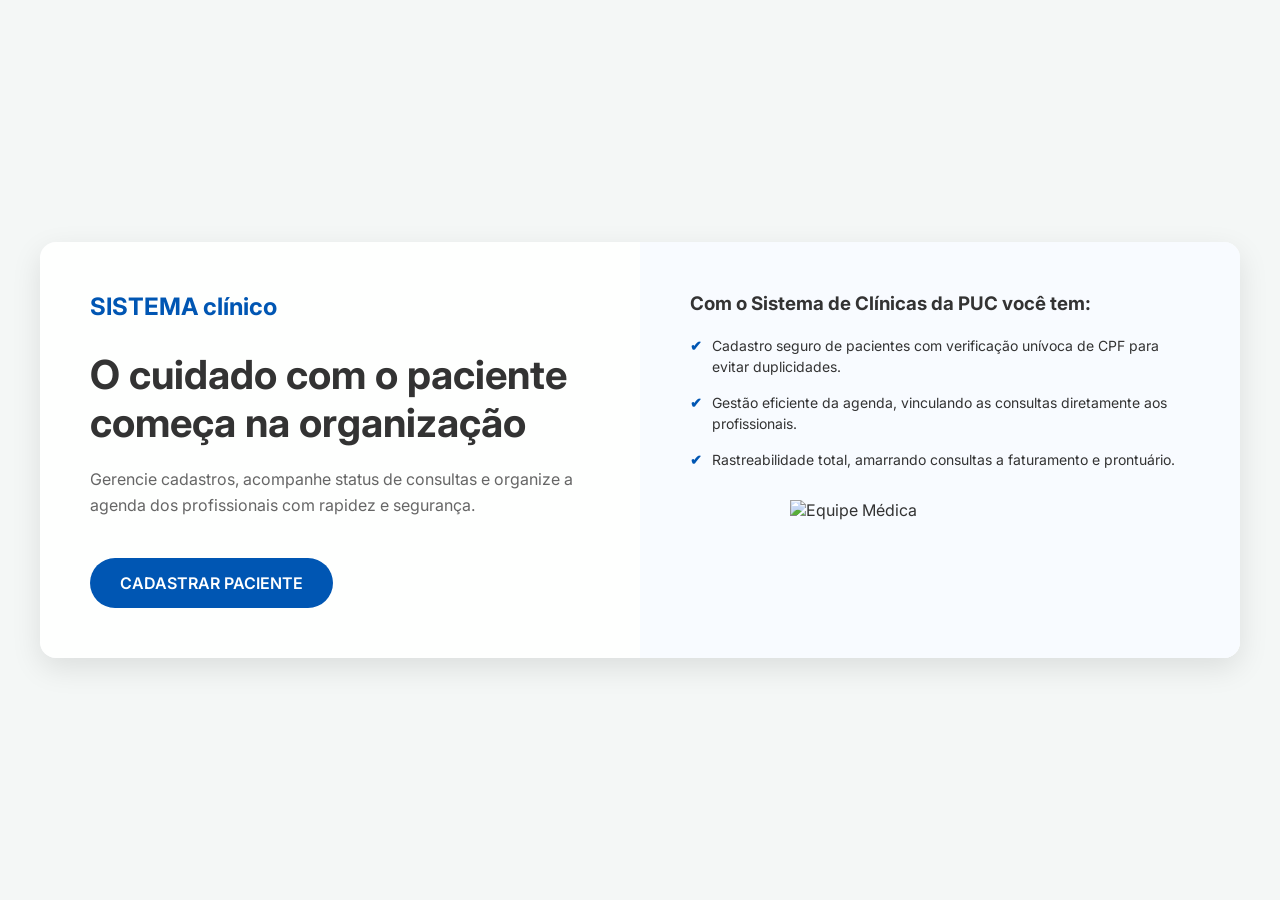
==== index.html @ 635dfa81 "Adicionando inicio do projeto" ====
<!DOCTYPE html>
<html lang="pt-BR">
<head>
    <meta charset="UTF-8">
    <meta name="viewport" content="width=device-width, initial-scale=1.0">
    <title>Sistema Clínico PUC</title>
    <link href="https://fonts.googleapis.com/css2?family=Inter:wght@400;600;700&display=swap" rel="stylesheet">
    <style>
        :root {
            --primary: #0056b3;
            --primary-hover: #004494;
            --text-dark: #333333;
            --text-light: #666666;
            --white: #ffffff;
            --bg-gray: #f4f7f6;
            --error: #d9534f;
            --success: #28a745;
        }

        * {
            margin: 0;
            padding: 0;
            box-sizing: border-box;
            font-family: 'Inter', sans-serif;
        }

        body {
            background-color: var(--bg-gray);
            color: var(--text-dark);
            overflow-x: hidden;
        }

        .hidden {
            display: none !important;
        }

        /* ----- TELA INICIAL (HERO) ----- */
        #landing-page {
            min-height: 100vh;
            background-image: url('unsplash_dOG0z4-gqp0 (1).jpg');
            background-size: cover;
            background-position: center;
            display: flex;
            align-items: center;
            justify-content: center;
            padding: 40px;
        }

        .hero-container {
            display: flex;
            background: rgba(255, 255, 255, 0.95);
            border-radius: 16px;
            box-shadow: 0 10px 30px rgba(0,0,0,0.1);
            max-width: 1200px;
            width: 100%;
            overflow: hidden;
        }

        .hero-left, .hero-right {
            flex: 1;
            padding: 50px;
        }

        .logo {
            font-size: 24px;
            font-weight: 700;
            color: var(--primary);
            margin-bottom: 30px;
            display: flex;
            align-items: center;
            gap: 10px;
        }

        .hero-left h1 {
            font-size: 40px;
            margin-bottom: 20px;
            line-height: 1.2;
        }

        .hero-left p {
            font-size: 16px;
            color: var(--text-light);
            margin-bottom: 40px;
            line-height: 1.6;
        }

        .btn-primary {
            background-color: var(--primary);
            color: var(--white);
            border: none;
            padding: 15px 30px;
            border-radius: 30px;
            font-size: 16px;
            font-weight: 600;
            cursor: pointer;
            transition: 0.3s;
        }

        .btn-primary:hover {
            background-color: var(--primary-hover);
        }

        .hero-right {
            background-color: #f8fbff;
            position: relative;
        }

        .hero-right h3 {
            margin-bottom: 20px;
        }

        .check-list {
            list-style: none;
            margin-bottom: 30px;
            z-index: 2;
            position: relative;
        }

        .check-list li {
            margin-bottom: 15px;
            display: flex;
            gap: 10px;
            font-size: 14px;
            line-height: 1.5;
        }

        .check-list li::before {
            content: '✔';
            color: var(--primary);
            font-weight: bold;
        }

        .doctors-img {
            width: 100%;
            max-width: 300px;
            display: block;
            margin: 0 auto;
            position: relative;
            z-index: 1;
        }

        /* ----- MODAL DE CADASTRO ----- */
        #modal-overlay {
            position: fixed;
            top: 0; left: 0; width: 100%; height: 100%;
            background-image: url('unsplash_dOG0z4-gqp0.jpg'); /* Fundo escuro ondulado */
            background-size: cover;
            display: flex;
            align-items: center;
            justify-content: center;
            z-index: 1000;
        }

        .modal-box {
            background: var(--white);
            padding: 40px;
            border-radius: 12px;
            width: 100%;
            max-width: 500px;
            box-shadow: 0 15px 40px rgba(0,0,0,0.5);
            text-align: center;
        }

        .modal-box h2 { margin-bottom: 10px; }
        .modal-box p.subtitle { color: var(--text-light); margin-bottom: 30px; font-size: 14px; }

        .input-group {
            margin-bottom: 15px;
            text-align: left;
        }

        .input-group input {
            width: 100%;
            padding: 12px;
            border: 1px solid #ccc;
            border-radius: 8px;
            font-size: 14px;
        }

        .error-msg {
            color: var(--error);
            font-size: 12px;
            margin-top: 5px;
            display: none;
        }

        .has-error input { border-color: var(--error); }
        .has-error .error-msg { display: block; }

        .btn-full { width: 100%; margin-top: 10px; }

        /* Estados do Modal (Loading e Sucesso) */
        .spinner {
            border: 4px solid #f3f3f3;
            border-top: 4px solid var(--primary);
            border-radius: 50%;
            width: 40px; height: 40px;
            animation: spin 1s linear infinite;
            margin: 0 auto 20px;
        }
        @keyframes spin { 0% { transform: rotate(0deg); } 100% { transform: rotate(360deg); } }

        .success-icon { font-size: 60px; color: var(--success); margin-bottom: 20px; }

        /* ----- DASHBOARD (AGENDA) ----- */
        #dashboard {
            padding: 40px;
            max-width: 1200px;
            margin: 0 auto;
        }

        .dash-header {
            display: flex;
            justify-content: space-between;
            align-items: center;
            margin-bottom: 40px;
        }

        .cards-container {
            display: flex;
            gap: 20px;
            margin-bottom: 40px;
        }

        .card {
            background: var(--white);
            padding: 20px;
            border-radius: 12px;
            flex: 1;
            text-align: center;
            box-shadow: 0 4px 10px rgba(0,0,0,0.05);
        }

        .card h4 { color: var(--text-light); font-size: 14px; margin-bottom: 10px; font-weight: 400;}
        .card .number { font-size: 36px; color: var(--primary); font-weight: 700; }

        .table-container {
            background: var(--white);
            padding: 30px;
            border-radius: 12px;
            box-shadow: 0 4px 10px rgba(0,0,0,0.05);
        }

        .table-header-row {
            display: flex;
            justify-content: space-between;
            align-items: center;
            margin-bottom: 20px;
        }

        table { width: 100%; border-collapse: collapse; }
        th, td { padding: 15px; text-align: left; border-bottom: 1px solid #eee; }
        th { color: var(--text-light); font-weight: 600; }
        .status-badge {
            background: #e8f5e9; color: var(--success);
            padding: 5px 10px; border-radius: 20px; font-size: 12px; font-weight: 600;
        }

    </style>
</head>
<body>

    <!-- 1. TELA INICIAL -->
    <section id="landing-page">
        <div class="hero-container">
            <div class="hero-left">
                <div class="logo">SISTEMA clínico</div>
                <h1>O cuidado com o paciente começa na organização</h1>
                <p>Gerencie cadastros, acompanhe status de consultas e organize a agenda dos profissionais com rapidez e segurança.</p>
                <button class="btn-primary" onclick="openModal()">CADASTRAR PACIENTE</button>
            </div>
            <div class="hero-right">
                <h3>Com o Sistema de Clínicas da PUC você tem:</h3>
                <ul class="check-list">
                    <li>Cadastro seguro de pacientes com verificação unívoca de CPF para evitar duplicidades.</li>
                    <li>Gestão eficiente da agenda, vinculando as consultas diretamente aos profissionais.</li>
                    <li>Rastreabilidade total, amarrando consultas a faturamento e prontuário.</li>
                </ul>
                <img src="image-removebg-preview 1.jpg" alt="Equipe Médica" class="doctors-img">
            </div>
        </div>
    </section>

    <!-- 2. MODAL DE CADASTRO -->
    <div id="modal-overlay" class="hidden">
        
        <!-- Formulário -->
        <div id="form-content" class="modal-box">
            <div class="logo" style="justify-content: center;">SISTEMA clínico</div>
            <h2>CADASTRAR PACIENTE</h2>
            <p class="subtitle">Preencha os dados básicos. O sistema validará a exclusividade do CPF.</p>
            
            <form id="cadastroForm" onsubmit="processarCadastro(event)">
                <div class="input-group">
                    <input type="text" id="nome" placeholder="Nome completo" required>
                </div>
                <div class="input-group" id="cpf-group">
                    <input type="text" id="cpf" placeholder="CPF (Digite '000' para testar o Erro)" required>
                    <span class="error-msg">O CPF já está cadastrado no sistema.</span>
                </div>
                <div class="input-group">
                    <input type="tel" id="telefone" placeholder="Telefone" required>
                </div>
                <div class="input-group">
                    <input type="email" id="email" placeholder="E-mail" required>
                </div>
                <button type="submit" class="btn-primary btn-full">Avançar</button>
                <p style="margin-top: 15px; font-size: 12px; cursor: pointer; color: var(--primary);" onclick="closeModal()">Cancelar e voltar</p>
            </form>
        </div>

        <!-- Tela de Loading -->
        <div id="loading-content" class="modal-box hidden">
            <div class="spinner"></div>
            <h3>Processando...</h3>
            <p class="subtitle">Validando exclusividade do CPF no banco de dados.</p>
        </div>

        <!-- Tela de Sucesso -->
        <div id="success-content" class="modal-box hidden">
            <div class="success-icon">✔</div>
            <h2>Bem-vindo, usuário!</h2>
            <p class="subtitle">Seu cadastro foi um sucesso. É bom ter você na nossa plataforma!</p>
            <button class="btn-primary btn-full" onclick="goToDashboard()">Avançar para Consultas</button>
        </div>
    </div>

    <!-- 3. DASHBOARD / AGENDA -->
    <section id="dashboard" class="hidden">
        <div class="dash-header">
            <div class="logo">SISTEMA clínico</div>
            <div style="display: flex; gap: 20px; align-items: center;">
                <span style="font-weight: 600;">Agenda</span>
                <div style="width: 40px; height: 40px; background: #ddd; border-radius: 50%; display: flex; align-items: center; justify-content: center;">👤</div>
            </div>
        </div>

        <h2 style="margin-bottom: 5px;">Olá, Maria Fernanda!</h2>
        <p style="color: var(--text-light); margin-bottom: 30px;">Aqui está o resumo da sua agenda de consultas de hoje.</p>

        <div class="cards-container">
            <div class="card">
                <h4>consultas hoje</h4>
                <div class="number">12</div>
            </div>
            <div class="card">
                <h4>aguardando confirmação</h4>
                <div class="number">03</div>
            </div>
            <div class="card">
                <h4>profissionais disponíveis</h4>
                <div class="number">05</div>
            </div>
        </div>

        <div class="table-container">
            <div class="table-header-row">
                <h3>PRÓXIMOS ATENDIMENTOS <span style="font-size: 14px; color: var(--primary); font-weight: normal; margin-left: 10px; cursor: pointer;">Ver agenda completa ></span></h3>
                <div>
                    <button class="btn-primary" style="padding: 10px 20px; font-size: 14px; margin-right: 10px;">Novo agendamento</button>
                    <button class="btn-primary" style="background: transparent; color: var(--primary); border: 1px solid var(--primary); padding: 10px 20px; font-size: 14px;">Filtrar por especialidade</button>
                </div>
            </div>
            <table>
                <thead>
                    <tr>
                        <th>Paciente</th>
                        <th>Data</th>
                        <th>Horário</th>
                        <th>Profissional</th>
                        <th>Status</th>
                    </tr>
                </thead>
                <tbody>
                    <tr>
                        <td style="font-weight: 600;">Ana Beatriz Sousa</td>
                        <td>02/07/2026</td>
                        <td>14:00</td>
                        <td>Dra. Carla (Psicologia)</td>
                        <td><span class="status-badge">Confirmado</span></td>
                    </tr>
                    <tr>
                        <td style="font-weight: 600;">João Pedro Silva</td>
                        <td>02/07/2026</td>
                        <td>15:30</td>
                        <td>Dr. Carlos (Cardiologia)</td>
                        <td><span class="status-badge">Confirmado</span></td>
                    </tr>
                </tbody>
            </table>
        </div>
    </section>

    <!-- 4. LÓGICA JAVASCRIPT (DOM e Validações) -->
    <script>
        // Funções de Controle de Tela (Dinâmicas)
        function openModal() {
            document.getElementById('modal-overlay').classList.remove('hidden');
            resetModal();
        }

        function closeModal() {
            document.getElementById('modal-overlay').classList.add('hidden');
        }

        function goToDashboard() {
            document.getElementById('modal-overlay').classList.add('hidden');
            document.getElementById('landing-page').classList.add('hidden');
            document.getElementById('dashboard').classList.remove('hidden');
        }

        function resetModal() {
            document.getElementById('form-content').classList.remove('hidden');
            document.getElementById('loading-content').classList.add('hidden');
            document.getElementById('success-content').classList.add('hidden');
            document.getElementById('cpf-group').classList.remove('has-error');
            document.getElementById('cadastroForm').reset();
        }

        // Lógica de Regra de Negócio: Validação de Cadastro
        function processarCadastro(event) {
            event.preventDefault(); // Impede o recarregamento da página

            const cpfInput = document.getElementById('cpf').value;
            const cpfGroup = document.getElementById('cpf-group');

            // 1. Esconde o formulário e mostra a tela de carregamento (Loading)
            document.getElementById('form-content').classList.add('hidden');
            document.getElementById('loading-content').classList.remove('hidden');

            // 2. Simula o tempo de requisição ao Backend (Node.js) -> 1.5 segundos
            setTimeout(() => {
                document.getElementById('loading-content').classList.add('hidden');

                // Regra do Diagrama: Se o CPF for '000', simula erro de duplicidade
                if (cpfInput === '000') {
                    document.getElementById('form-content').classList.remove('hidden');
                    cpfGroup.classList.add('has-error');
                } else {
                    // Fluxo Principal: Mostra tela de sucesso
                    document.getElementById('success-content').classList.remove('hidden');
                }
            }, 1500);
        }
    </script>
</body>
</html>
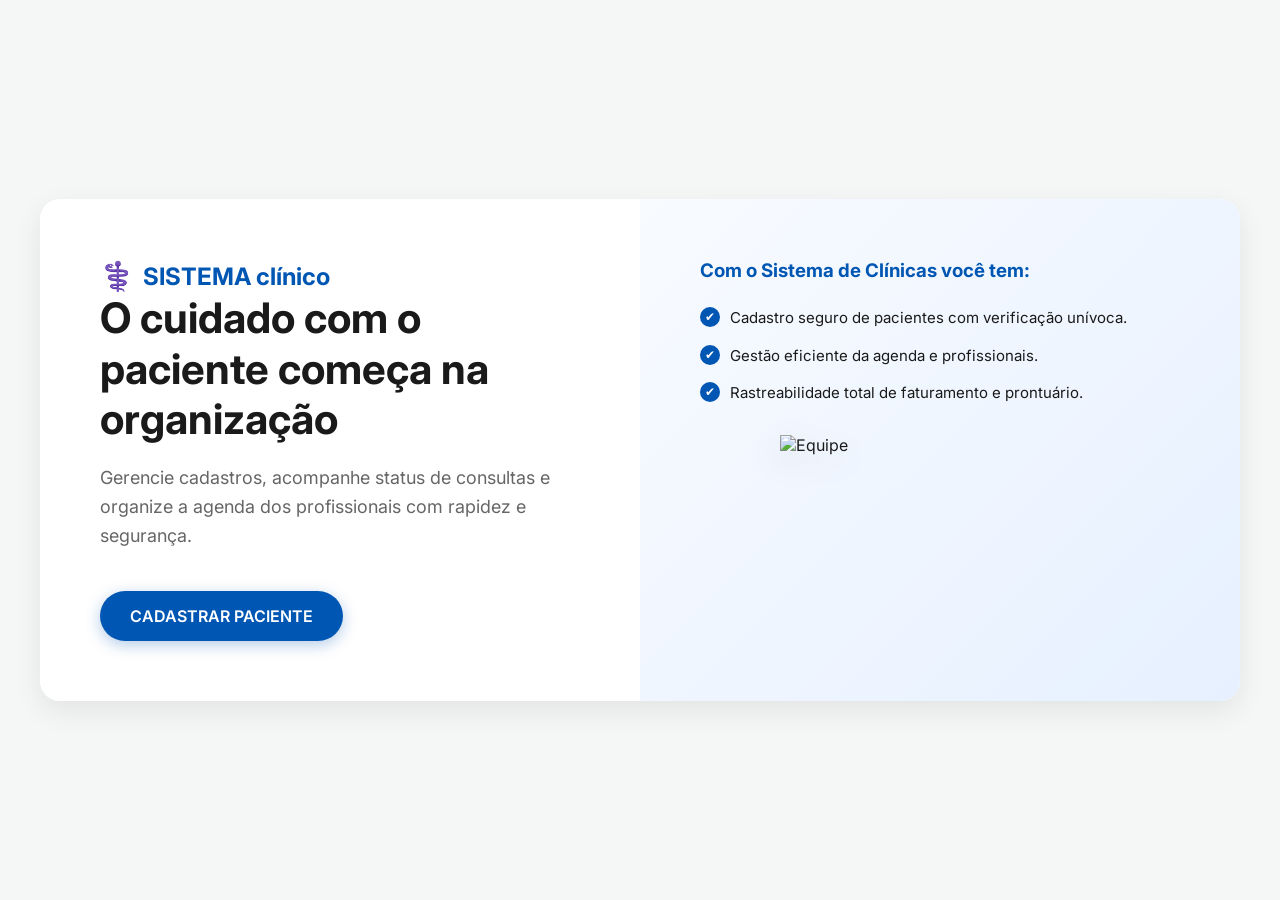
==== commit 0d55f025: "Front feito!" ====
--- a/index.html
+++ b/index.html
@@ -3,362 +3,109 @@
 <head>
     <meta charset="UTF-8">
     <meta name="viewport" content="width=device-width, initial-scale=1.0">
-    <title>Sistema Clínico PUC</title>
-    <link href="https://fonts.googleapis.com/css2?family=Inter:wght@400;600;700&display=swap" rel="stylesheet">
-    <style>
-        :root {
-            --primary: #0056b3;
-            --primary-hover: #004494;
-            --text-dark: #333333;
-            --text-light: #666666;
-            --white: #ffffff;
-            --bg-gray: #f4f7f6;
-            --error: #d9534f;
-            --success: #28a745;
-        }
-
-        * {
-            margin: 0;
-            padding: 0;
-            box-sizing: border-box;
-            font-family: 'Inter', sans-serif;
-        }
-
-        body {
-            background-color: var(--bg-gray);
-            color: var(--text-dark);
-            overflow-x: hidden;
-        }
-
-        .hidden {
-            display: none !important;
-        }
-
-        /* ----- TELA INICIAL (HERO) ----- */
-        #landing-page {
-            min-height: 100vh;
-            background-image: url('unsplash_dOG0z4-gqp0 (1).jpg');
-            background-size: cover;
-            background-position: center;
-            display: flex;
-            align-items: center;
-            justify-content: center;
-            padding: 40px;
-        }
-
-        .hero-container {
-            display: flex;
-            background: rgba(255, 255, 255, 0.95);
-            border-radius: 16px;
-            box-shadow: 0 10px 30px rgba(0,0,0,0.1);
-            max-width: 1200px;
-            width: 100%;
-            overflow: hidden;
-        }
-
-        .hero-left, .hero-right {
-            flex: 1;
-            padding: 50px;
-        }
-
-        .logo {
-            font-size: 24px;
-            font-weight: 700;
-            color: var(--primary);
-            margin-bottom: 30px;
-            display: flex;
-            align-items: center;
-            gap: 10px;
-        }
-
-        .hero-left h1 {
-            font-size: 40px;
-            margin-bottom: 20px;
-            line-height: 1.2;
-        }
-
-        .hero-left p {
-            font-size: 16px;
-            color: var(--text-light);
-            margin-bottom: 40px;
-            line-height: 1.6;
-        }
-
-        .btn-primary {
-            background-color: var(--primary);
-            color: var(--white);
-            border: none;
-            padding: 15px 30px;
-            border-radius: 30px;
-            font-size: 16px;
-            font-weight: 600;
-            cursor: pointer;
-            transition: 0.3s;
-        }
-
-        .btn-primary:hover {
-            background-color: var(--primary-hover);
-        }
-
-        .hero-right {
-            background-color: #f8fbff;
-            position: relative;
-        }
-
-        .hero-right h3 {
-            margin-bottom: 20px;
-        }
-
-        .check-list {
-            list-style: none;
-            margin-bottom: 30px;
-            z-index: 2;
-            position: relative;
-        }
-
-        .check-list li {
-            margin-bottom: 15px;
-            display: flex;
-            gap: 10px;
-            font-size: 14px;
-            line-height: 1.5;
-        }
-
-        .check-list li::before {
-            content: '✔';
-            color: var(--primary);
-            font-weight: bold;
-        }
-
-        .doctors-img {
-            width: 100%;
-            max-width: 300px;
-            display: block;
-            margin: 0 auto;
-            position: relative;
-            z-index: 1;
-        }
-
-        /* ----- MODAL DE CADASTRO ----- */
-        #modal-overlay {
-            position: fixed;
-            top: 0; left: 0; width: 100%; height: 100%;
-            background-image: url('unsplash_dOG0z4-gqp0.jpg'); /* Fundo escuro ondulado */
-            background-size: cover;
-            display: flex;
-            align-items: center;
-            justify-content: center;
-            z-index: 1000;
-        }
-
-        .modal-box {
-            background: var(--white);
-            padding: 40px;
-            border-radius: 12px;
-            width: 100%;
-            max-width: 500px;
-            box-shadow: 0 15px 40px rgba(0,0,0,0.5);
-            text-align: center;
-        }
-
-        .modal-box h2 { margin-bottom: 10px; }
-        .modal-box p.subtitle { color: var(--text-light); margin-bottom: 30px; font-size: 14px; }
-
-        .input-group {
-            margin-bottom: 15px;
-            text-align: left;
-        }
-
-        .input-group input {
-            width: 100%;
-            padding: 12px;
-            border: 1px solid #ccc;
-            border-radius: 8px;
-            font-size: 14px;
-        }
-
-        .error-msg {
-            color: var(--error);
-            font-size: 12px;
-            margin-top: 5px;
-            display: none;
-        }
-
-        .has-error input { border-color: var(--error); }
-        .has-error .error-msg { display: block; }
-
-        .btn-full { width: 100%; margin-top: 10px; }
-
-        /* Estados do Modal (Loading e Sucesso) */
-        .spinner {
-            border: 4px solid #f3f3f3;
-            border-top: 4px solid var(--primary);
-            border-radius: 50%;
-            width: 40px; height: 40px;
-            animation: spin 1s linear infinite;
-            margin: 0 auto 20px;
-        }
-        @keyframes spin { 0% { transform: rotate(0deg); } 100% { transform: rotate(360deg); } }
-
-        .success-icon { font-size: 60px; color: var(--success); margin-bottom: 20px; }
-
-        /* ----- DASHBOARD (AGENDA) ----- */
-        #dashboard {
-            padding: 40px;
-            max-width: 1200px;
-            margin: 0 auto;
-        }
-
-        .dash-header {
-            display: flex;
-            justify-content: space-between;
-            align-items: center;
-            margin-bottom: 40px;
-        }
-
-        .cards-container {
-            display: flex;
-            gap: 20px;
-            margin-bottom: 40px;
-        }
-
-        .card {
-            background: var(--white);
-            padding: 20px;
-            border-radius: 12px;
-            flex: 1;
-            text-align: center;
-            box-shadow: 0 4px 10px rgba(0,0,0,0.05);
-        }
-
-        .card h4 { color: var(--text-light); font-size: 14px; margin-bottom: 10px; font-weight: 400;}
-        .card .number { font-size: 36px; color: var(--primary); font-weight: 700; }
-
-        .table-container {
-            background: var(--white);
-            padding: 30px;
-            border-radius: 12px;
-            box-shadow: 0 4px 10px rgba(0,0,0,0.05);
-        }
-
-        .table-header-row {
-            display: flex;
-            justify-content: space-between;
-            align-items: center;
-            margin-bottom: 20px;
-        }
-
-        table { width: 100%; border-collapse: collapse; }
-        th, td { padding: 15px; text-align: left; border-bottom: 1px solid #eee; }
-        th { color: var(--text-light); font-weight: 600; }
-        .status-badge {
-            background: #e8f5e9; color: var(--success);
-            padding: 5px 10px; border-radius: 20px; font-size: 12px; font-weight: 600;
-        }
-
-    </style>
+    <title>Sistema Clínico</title>
+    <link href="https://fonts.googleapis.com/css2?family=Inter:wght@400;500;600;700&display=swap" rel="stylesheet">
+    <link rel="stylesheet" href="style.css">
 </head>
 <body>
 
-    <!-- 1. TELA INICIAL -->
-    <section id="landing-page">
-        <div class="hero-container">
-            <div class="hero-left">
-                <div class="logo">SISTEMA clínico</div>
+    <section id="inicio" class="surgir">
+        <div class="destaque subir">
+            <div class="esq">
+                <div class="logo">
+                    <span class="icone">⚕️</span> SISTEMA clínico
+                </div>
                 <h1>O cuidado com o paciente começa na organização</h1>
                 <p>Gerencie cadastros, acompanhe status de consultas e organize a agenda dos profissionais com rapidez e segurança.</p>
-                <button class="btn-primary" onclick="openModal()">CADASTRAR PACIENTE</button>
+                <button class="botao" onclick="abrir()">CADASTRAR PACIENTE</button>
             </div>
-            <div class="hero-right">
-                <h3>Com o Sistema de Clínicas da PUC você tem:</h3>
-                <ul class="check-list">
-                    <li>Cadastro seguro de pacientes com verificação unívoca de CPF para evitar duplicidades.</li>
-                    <li>Gestão eficiente da agenda, vinculando as consultas diretamente aos profissionais.</li>
-                    <li>Rastreabilidade total, amarrando consultas a faturamento e prontuário.</li>
+            <div class="dir">
+                <h3>Com o Sistema de Clínicas você tem:</h3>
+                <ul class="lista">
+                    <li>Cadastro seguro de pacientes com verificação unívoca.</li>
+                    <li>Gestão eficiente da agenda e profissionais.</li>
+                    <li>Rastreabilidade total de faturamento e prontuário.</li>
                 </ul>
-                <img src="image-removebg-preview 1.jpg" alt="Equipe Médica" class="doctors-img">
+                <img src="image-removebg-preview 1.jpg" alt="Equipe" class="imagem">
             </div>
         </div>
     </section>
 
-    <!-- 2. MODAL DE CADASTRO -->
-    <div id="modal-overlay" class="hidden">
+    <div id="fundo" class="oculto">
         
-        <!-- Formulário -->
-        <div id="form-content" class="modal-box">
-            <div class="logo" style="justify-content: center;">SISTEMA clínico</div>
+        <div id="form-caixa" class="caixa">
+            <div class="logo centro">SISTEMA clínico</div>
             <h2>CADASTRAR PACIENTE</h2>
-            <p class="subtitle">Preencha os dados básicos. O sistema validará a exclusividade do CPF.</p>
+            <p class="texto">Preencha os dados básicos. Validaremos o CPF.</p>
             
-            <form id="cadastroForm" onsubmit="processarCadastro(event)">
-                <div class="input-group">
+            <form id="form-dados" onsubmit="salvar(event)">
+                <div class="campo">
                     <input type="text" id="nome" placeholder="Nome completo" required>
                 </div>
-                <div class="input-group" id="cpf-group">
-                    <input type="text" id="cpf" placeholder="CPF (Digite '000' para testar o Erro)" required>
-                    <span class="error-msg">O CPF já está cadastrado no sistema.</span>
+                <div class="campo" id="caixa-cpf">
+                    <input type="text" id="cpf" placeholder="CPF (Digite '000' para erro)" required>
+                    <span class="erro">⚠️ O CPF já está cadastrado.</span>
                 </div>
-                <div class="input-group">
+                <div class="campo">
                     <input type="tel" id="telefone" placeholder="Telefone" required>
                 </div>
-                <div class="input-group">
+                <div class="campo">
                     <input type="email" id="email" placeholder="E-mail" required>
                 </div>
-                <button type="submit" class="btn-primary btn-full">Avançar</button>
-                <p style="margin-top: 15px; font-size: 12px; cursor: pointer; color: var(--primary);" onclick="closeModal()">Cancelar e voltar</p>
+                <button type="submit" class="botao largo">Avançar</button>
+                <p class="cancelar" onclick="fechar()">Cancelar e voltar</p>
             </form>
         </div>
 
-        <!-- Tela de Loading -->
-        <div id="loading-content" class="modal-box hidden">
-            <div class="spinner"></div>
+        <div id="carregando" class="caixa oculto">
+            <div class="girador"></div>
             <h3>Processando...</h3>
-            <p class="subtitle">Validando exclusividade do CPF no banco de dados.</p>
+            <p class="texto">Validando CPF no banco de dados.</p>
         </div>
 
-        <!-- Tela de Sucesso -->
-        <div id="success-content" class="modal-box hidden">
-            <div class="success-icon">✔</div>
-            <h2>Bem-vindo, usuário!</h2>
-            <p class="subtitle">Seu cadastro foi um sucesso. É bom ter você na nossa plataforma!</p>
-            <button class="btn-primary btn-full" onclick="goToDashboard()">Avançar para Consultas</button>
+        <div id="sucesso" class="caixa oculto">
+            <div class="icone-ok subir">✔️</div>
+            <h2 class="subir">Bem-vindo!</h2>
+            <p class="texto subir">Cadastro salvo com sucesso.</p>
+            <button class="botao largo subir" onclick="irAgenda()">Avançar para Consultas</button>
         </div>
     </div>
 
-    <!-- 3. DASHBOARD / AGENDA -->
-    <section id="dashboard" class="hidden">
-        <div class="dash-header">
-            <div class="logo">SISTEMA clínico</div>
-            <div style="display: flex; gap: 20px; align-items: center;">
-                <span style="font-weight: 600;">Agenda</span>
-                <div style="width: 40px; height: 40px; background: #ddd; border-radius: 50%; display: flex; align-items: center; justify-content: center;">👤</div>
+    <section id="agenda" class="oculto">
+        <div class="topo descer">
+            <div class="logo"><span class="icone">⚕️</span> SISTEMA clínico</div>
+            <div class="perfil">
+                <strong>Agenda</strong>
+                <div class="avatar">M</div>
             </div>
         </div>
 
-        <h2 style="margin-bottom: 5px;">Olá, Maria Fernanda!</h2>
-        <p style="color: var(--text-light); margin-bottom: 30px;">Aqui está o resumo da sua agenda de consultas de hoje.</p>
+        <div class="surgir">
+            <h2>Olá, usuário! 👋</h2>
+            <p class="texto" style="margin-bottom: 30px;">Resumo da sua agenda de hoje.</p>
+        </div>
 
-        <div class="cards-container">
-            <div class="card">
+        <div class="cartoes subir">
+            <div class="cartao">
                 <h4>consultas hoje</h4>
-                <div class="number">12</div>
+                <div class="valor">12</div>
             </div>
-            <div class="card">
-                <h4>aguardando confirmação</h4>
-                <div class="number">03</div>
+            <div class="cartao">
+                <h4>aguardando</h4>
+                <div class="valor">03</div>
             </div>
-            <div class="card">
-                <h4>profissionais disponíveis</h4>
-                <div class="number">05</div>
+            <div class="cartao">
+                <h4>disponíveis</h4>
+                <div class="valor">05</div>
             </div>
         </div>
 
-        <div class="table-container">
-            <div class="table-header-row">
-                <h3>PRÓXIMOS ATENDIMENTOS <span style="font-size: 14px; color: var(--primary); font-weight: normal; margin-left: 10px; cursor: pointer;">Ver agenda completa ></span></h3>
-                <div>
-                    <button class="btn-primary" style="padding: 10px 20px; font-size: 14px; margin-right: 10px;">Novo agendamento</button>
-                    <button class="btn-primary" style="background: transparent; color: var(--primary); border: 1px solid var(--primary); padding: 10px 20px; font-size: 14px;">Filtrar por especialidade</button>
+        <div class="tabela subir">
+            <div class="topo-tabela">
+                <h3>PRÓXIMOS ATENDIMENTOS <span class="link">Ver agenda ></span></h3>
+                <div class="acoes">
+                    <button class="botao pequeno">Novo agendamento</button>
+                    <button class="vazado">Filtrar</button>
                 </div>
             </div>
             <table>
@@ -372,76 +119,25 @@
                     </tr>
                 </thead>
                 <tbody>
-                    <tr>
-                        <td style="font-weight: 600;">Ana Beatriz Sousa</td>
+                    <tr class="linha">
+                        <td><strong>Ana Beatriz Sousa</strong></td>
                         <td>02/07/2026</td>
                         <td>14:00</td>
                         <td>Dra. Carla (Psicologia)</td>
-                        <td><span class="status-badge">Confirmado</span></td>
+                        <td><span class="etiqueta">Confirmado</span></td>
                     </tr>
-                    <tr>
-                        <td style="font-weight: 600;">João Pedro Silva</td>
+                    <tr class="linha">
+                        <td><strong>João Pedro Silva</strong></td>
                         <td>02/07/2026</td>
                         <td>15:30</td>
                         <td>Dr. Carlos (Cardiologia)</td>
-                        <td><span class="status-badge">Confirmado</span></td>
+                        <td><span class="etiqueta">Confirmado</span></td>
                     </tr>
                 </tbody>
             </table>
         </div>
     </section>
 
-    <!-- 4. LÓGICA JAVASCRIPT (DOM e Validações) -->
-    <script>
-        // Funções de Controle de Tela (Dinâmicas)
-        function openModal() {
-            document.getElementById('modal-overlay').classList.remove('hidden');
-            resetModal();
-        }
-
-        function closeModal() {
-            document.getElementById('modal-overlay').classList.add('hidden');
-        }
-
-        function goToDashboard() {
-            document.getElementById('modal-overlay').classList.add('hidden');
-            document.getElementById('landing-page').classList.add('hidden');
-            document.getElementById('dashboard').classList.remove('hidden');
-        }
-
-        function resetModal() {
-            document.getElementById('form-content').classList.remove('hidden');
-            document.getElementById('loading-content').classList.add('hidden');
-            document.getElementById('success-content').classList.add('hidden');
-            document.getElementById('cpf-group').classList.remove('has-error');
-            document.getElementById('cadastroForm').reset();
-        }
-
-        // Lógica de Regra de Negócio: Validação de Cadastro
-        function processarCadastro(event) {
-            event.preventDefault(); // Impede o recarregamento da página
-
-            const cpfInput = document.getElementById('cpf').value;
-            const cpfGroup = document.getElementById('cpf-group');
-
-            // 1. Esconde o formulário e mostra a tela de carregamento (Loading)
-            document.getElementById('form-content').classList.add('hidden');
-            document.getElementById('loading-content').classList.remove('hidden');
-
-            // 2. Simula o tempo de requisição ao Backend (Node.js) -> 1.5 segundos
-            setTimeout(() => {
-                document.getElementById('loading-content').classList.add('hidden');
-
-                // Regra do Diagrama: Se o CPF for '000', simula erro de duplicidade
-                if (cpfInput === '000') {
-                    document.getElementById('form-content').classList.remove('hidden');
-                    cpfGroup.classList.add('has-error');
-                } else {
-                    // Fluxo Principal: Mostra tela de sucesso
-                    document.getElementById('success-content').classList.remove('hidden');
-                }
-            }, 1500);
-        }
-    </script>
+    <script src="script.js"></script>
 </body>
 </html>
--- a/style.css
+++ b/style.css
@@ -0,0 +1,520 @@
+/* cores */
+:root {
+    --azul: #0056b3;
+    --azul-forte: #004494;
+    --texto: #1a1a1a;
+    --cinza: #666666;
+    --branco: #ffffff;
+    --fundo: #f4f7f6;
+    --vermelho: #dc3545;
+    --fundo-erro: #f8d7da;
+    --verde: #198754;
+    --fundo-verde: #d1e7dd;
+    --sombra: 0 10px 30px rgba(0, 0, 0, 0.08);
+}
+
+/* reset e config */
+* {
+    margin: 0;
+    padding: 0;
+    box-sizing: border-box;
+    font-family: 'Inter', sans-serif;
+}
+
+body {
+    background-color: var(--fundo);
+    color: var(--texto);
+    overflow-x: hidden;
+}
+
+/* classes utilitárias */
+.oculto {
+    display: none !important;
+}
+
+.logo {
+    font-size: 24px;
+    font-weight: 700;
+    color: var(--azul);
+    display: flex;
+    align-items: center;
+    gap: 8px;
+}
+
+.centro {
+    justify-content: center;
+    margin-bottom: 20px;
+}
+
+.icone {
+    font-size: 28px;
+}
+
+/* animacoes */
+@keyframes surgir {
+    from {
+        opacity: 0;
+    }
+    to {
+        opacity: 1;
+    }
+}
+
+@keyframes subir {
+    from {
+        opacity: 0;
+        transform: translateY(30px);
+    }
+    to {
+        opacity: 1;
+        transform: translateY(0);
+    }
+}
+
+@keyframes descer {
+    from {
+        opacity: 0;
+        transform: translateY(-30px);
+    }
+    to {
+        opacity: 1;
+        transform: translateY(0);
+    }
+}
+
+@keyframes pulsar {
+    0% {
+        transform: scale(1);
+        box-shadow: 0 0 0 0 rgba(0, 86, 179, 0.4);
+    }
+    70% {
+        transform: scale(1.02);
+        box-shadow: 0 0 0 15px rgba(0, 86, 179, 0);
+    }
+    100% {
+        transform: scale(1);
+        box-shadow: 0 0 0 0 rgba(0, 86, 179, 0);
+    }
+}
+
+@keyframes girar {
+    0% {
+        transform: rotate(0deg);
+    }
+    100% {
+        transform: rotate(360deg);
+    }
+}
+
+.surgir {
+    animation: surgir 0.6s ease-out;
+}
+
+.subir {
+    animation: subir 0.6s ease-out;
+}
+
+.descer {
+    animation: descer 0.6s ease-out;
+}
+
+/* btn */
+.botao {
+    background: var(--azul);
+    color: var(--branco);
+    border: none;
+    padding: 15px 30px;
+    border-radius: 30px;
+    font-size: 16px;
+    font-weight: 600;
+    cursor: pointer;
+    transition: 0.3s;
+    box-shadow: 0 4px 15px rgba(0, 86, 179, 0.3);
+}
+
+.botao:hover {
+    background: var(--azul-forte);
+    transform: translateY(-2px);
+    box-shadow: 0 6px 20px rgba(0, 86, 179, 0.4);
+}
+
+.largo {
+    width: 100%;
+    margin-top: 15px;
+}
+
+.pequeno {
+    padding: 10px 20px;
+    font-size: 14px;
+}
+
+.vazado {
+    background: transparent;
+    color: var(--azul);
+    border: 2px solid var(--azul);
+    padding: 8px 20px;
+    border-radius: 30px;
+    font-size: 14px;
+    font-weight: 600;
+    cursor: pointer;
+    transition: 0.3s;
+}
+
+.vazado:hover {
+    background: var(--azul);
+    color: var(--branco);
+}
+
+.cancelar {
+    margin-top: 20px;
+    font-size: 13px;
+    cursor: pointer;
+    color: var(--cinza);
+    transition: 0.3s;
+}
+
+.cancelar:hover {
+    color: var(--azul);
+    text-decoration: underline;
+}
+
+/* tela inicio */
+#inicio {
+    min-height: 100vh;
+    background-image: url('unsplash_dOG0z4-gqp0\ \(1\).jpg');
+    background-size: cover;
+    background-position: center;
+    display: flex;
+    align-items: center;
+    justify-content: center;
+    padding: 40px;
+}
+
+.destaque {
+    display: flex;
+    background: rgba(255, 255, 255, 0.95);
+    border-radius: 20px;
+    box-shadow: var(--sombra);
+    max-width: 1200px;
+    width: 100%;
+    overflow: hidden;
+    backdrop-filter: blur(10px);
+}
+
+.esq, .dir {
+    flex: 1;
+    padding: 60px;
+}
+
+.esq h1 {
+    font-size: 42px;
+    margin-bottom: 20px;
+    color: var(--texto);
+    line-height: 1.2;
+}
+
+.esq p {
+    font-size: 18px;
+    color: var(--cinza);
+    margin-bottom: 40px;
+    line-height: 1.6;
+}
+
+.dir {
+    background: linear-gradient(135deg, #f8fbff 0%, #e6f0ff 100%);
+    position: relative;
+}
+
+.dir h3 {
+    margin-bottom: 25px;
+    color: var(--azul);
+}
+
+.lista {
+    list-style: none;
+    margin-bottom: 30px;
+    position: relative;
+    z-index: 2;
+}
+
+.lista li {
+    margin-bottom: 15px;
+    display: flex;
+    gap: 10px;
+    font-size: 15px;
+    line-height: 1.5;
+}
+
+.lista li::before {
+    content: '✔';
+    color: var(--branco);
+    background: var(--azul);
+    border-radius: 50%;
+    width: 20px;
+    height: 20px;
+    display: flex;
+    align-items: center;
+    justify-content: center;
+    font-size: 12px;
+    flex-shrink: 0;
+}
+
+.imagem {
+    width: 100%;
+    max-width: 320px;
+    display: block;
+    margin: 0 auto;
+    position: relative;
+    z-index: 1;
+    filter: drop-shadow(0 10px 15px rgba(0, 0, 0, 0.1));
+}
+
+/* modal */
+#fundo {
+    position: fixed;
+    top: 0;
+    left: 0;
+    width: 100%;
+    height: 100%;
+    background-image: url('unsplash_dOG0z4-gqp0.jpg');
+    background-size: cover;
+    display: flex;
+    align-items: center;
+    justify-content: center;
+    z-index: 1000;
+    backdrop-filter: blur(8px);
+    background-color: rgba(0, 0, 0, 0.6);
+}
+
+.caixa {
+    background: var(--branco);
+    padding: 50px 40px;
+    border-radius: 20px;
+    width: 100%;
+    max-width: 480px;
+    box-shadow: 0 25px 50px rgba(0, 0, 0, 0.25);
+    text-align: center;
+    animation: subir 0.4s ease-out;
+}
+
+.caixa h2 {
+    margin-bottom: 10px;
+    color: var(--texto);
+}
+
+.texto {
+    color: var(--cinza);
+    margin-bottom: 30px;
+    font-size: 14px;
+    line-height: 1.5;
+}
+
+.girador {
+    width: 60px;
+    height: 60px;
+    margin: 0 auto 25px;
+    border: 5px solid #e2e8f0;
+    border-top-color: var(--azul);
+    border-radius: 50%;
+    animation: girar 1s infinite;
+}
+
+.icone-ok {
+    width: 80px;
+    height: 80px;
+    background: var(--fundo-verde);
+    color: var(--verde);
+    border-radius: 50%;
+    display: flex;
+    align-items: center;
+    justify-content: center;
+    font-size: 40px;
+    margin: 0 auto 25px;
+    animation: pulsar 2s infinite;
+}
+
+/* formulario */
+.campo {
+    margin-bottom: 18px;
+    text-align: left;
+    position: relative;
+}
+
+.campo input {
+    width: 100%;
+    padding: 14px 16px;
+    border: 2px solid #e0e0e0;
+    border-radius: 10px;
+    font-size: 15px;
+    transition: 0.3s;
+    background-color: #fafafa;
+}
+
+.campo input:focus {
+    border-color: var(--azul);
+    background-color: var(--branco);
+    outline: none;
+    box-shadow: 0 0 0 4px rgba(0, 86, 179, 0.1);
+}
+
+.erro {
+    color: var(--vermelho);
+    font-size: 13px;
+    margin-top: 8px;
+    display: none;
+    font-weight: 500;
+}
+
+.com-erro input {
+    border-color: var(--vermelho);
+    background-color: var(--fundo-erro);
+}
+
+.com-erro .erro {
+    display: block;
+    animation: surgir 0.3s;
+}
+
+/* painel agenda */
+#agenda {
+    padding: 40px;
+    max-width: 1200px;
+    margin: 0 auto;
+}
+
+.topo {
+    display: flex;
+    justify-content: space-between;
+    align-items: center;
+    margin-bottom: 50px;
+    background: var(--branco);
+    padding: 20px 30px;
+    border-radius: 16px;
+    box-shadow: var(--sombra);
+}
+
+.perfil {
+    display: flex;
+    gap: 15px;
+    align-items: center;
+}
+
+.avatar {
+    width: 45px;
+    height: 45px;
+    background: var(--azul);
+    color: var(--branco);
+    border-radius: 50%;
+    display: flex;
+    align-items: center;
+    justify-content: center;
+    font-weight: 700;
+    font-size: 18px;
+}
+
+/* cartão resumo */
+.cartoes {
+    display: flex;
+    gap: 25px;
+    margin-bottom: 40px;
+}
+
+.cartao {
+    background: var(--branco);
+    padding: 30px;
+    border-radius: 16px;
+    flex: 1;
+    text-align: center;
+    box-shadow: var(--sombra);
+    transition: 0.3s;
+    border-bottom: 4px solid var(--azul);
+}
+
+.cartao:hover {
+    transform: translateY(-5px);
+}
+
+.cartao h4 {
+    color: var(--cinza);
+    font-size: 14px;
+    margin-bottom: 15px;
+    font-weight: 500;
+    text-transform: uppercase;
+    letter-spacing: 1px;
+}
+
+.valor {
+    font-size: 48px;
+    color: var(--azul);
+    font-weight: 700;
+}
+
+/* tabela atendimentos */
+.tabela {
+    background: var(--branco);
+    padding: 35px;
+    border-radius: 16px;
+    box-shadow: var(--sombra);
+}
+
+.topo-tabela {
+    display: flex;
+    justify-content: space-between;
+    align-items: center;
+    margin-bottom: 25px;
+}
+
+.link {
+    font-size: 14px;
+    color: var(--azul);
+    font-weight: 500;
+    margin-left: 15px;
+    cursor: pointer;
+    transition: 0.2s;
+}
+
+.link:hover {
+    text-decoration: underline;
+}
+
+.acoes {
+    display: flex;
+    gap: 15px;
+}
+
+table {
+    width: 100%;
+    border-collapse: collapse;
+}
+
+th, td {
+    padding: 18px 15px;
+    text-align: left;
+    border-bottom: 1px solid #f0f0f0;
+}
+
+th {
+    color: var(--cinza);
+    font-weight: 600;
+    text-transform: uppercase;
+    font-size: 12px;
+    letter-spacing: 0.5px;
+}
+
+.linha {
+    transition: 0.2s;
+}
+
+.linha:hover {
+    background-color: #f8fbff;
+}
+
+.etiqueta {
+    background: var(--fundo-verde);
+    color: var(--verde);
+    padding: 6px 12px;
+    border-radius: 20px;
+    font-size: 12px;
+    font-weight: 600;
+    display: inline-block;
+}
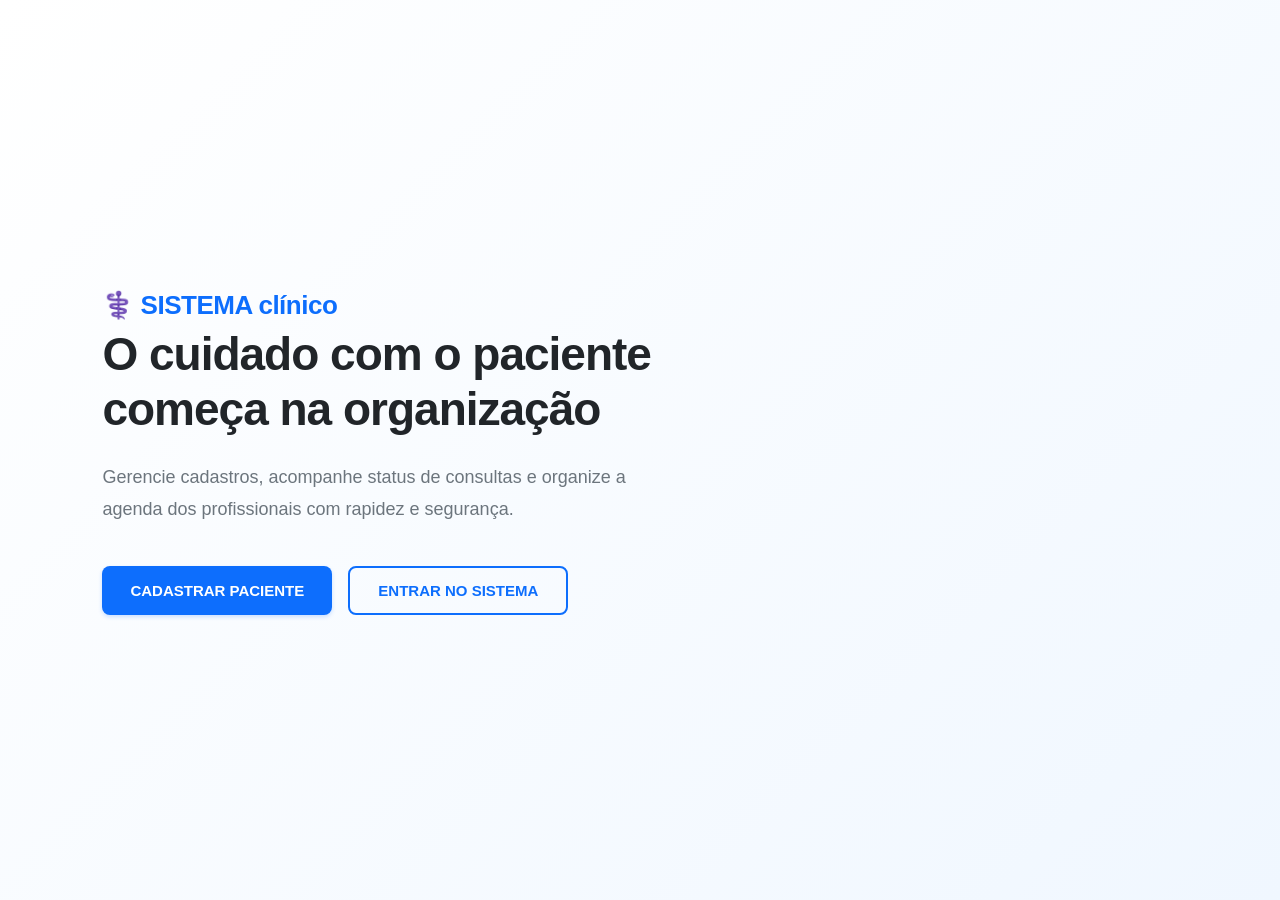
==== commit d8971ff8: "modificacoes" ====
--- a/index.html
+++ b/index.html
@@ -3,141 +3,101 @@
 <head>
     <meta charset="UTF-8">
     <meta name="viewport" content="width=device-width, initial-scale=1.0">
-    <title>Sistema Clínico</title>
-    <link href="https://fonts.googleapis.com/css2?family=Inter:wght@400;500;600;700&display=swap" rel="stylesheet">
-    <link rel="stylesheet" href="style.css">
+    <title>Sistema Clínico PUC</title>
+    <link rel="stylesheet" href="css/style.css">
 </head>
 <body>
-
-    <section id="inicio" class="surgir">
-        <div class="destaque subir">
-            <div class="esq">
-                <div class="logo">
-                    <span class="icone">⚕️</span> SISTEMA clínico
-                </div>
-                <h1>O cuidado com o paciente começa na organização</h1>
-                <p>Gerencie cadastros, acompanhe status de consultas e organize a agenda dos profissionais com rapidez e segurança.</p>
-                <button class="botao" onclick="abrir()">CADASTRAR PACIENTE</button>
-            </div>
-            <div class="dir">
-                <h3>Com o Sistema de Clínicas você tem:</h3>
-                <ul class="lista">
-                    <li>Cadastro seguro de pacientes com verificação unívoca.</li>
-                    <li>Gestão eficiente da agenda e profissionais.</li>
-                    <li>Rastreabilidade total de faturamento e prontuário.</li>
-                </ul>
-                <img src="image-removebg-preview 1.jpg" alt="Equipe" class="imagem">
+    <section class="hero">
+        <div class="hero-texto">
+            <div class="logo">⚕️ SISTEMA clínico</div>
+            <h1>O cuidado com o paciente começa na organização</h1>
+            <p>Gerencie cadastros, acompanhe status de consultas e organize a agenda dos profissionais com rapidez e segurança.</p>
+            <div class="botoes-hero">
+                <button class="btn" onclick="abrirModal('modal-cadastro')">CADASTRAR PACIENTE</button>
+                <button class="btn btn-vazado" onclick="abrirModal('modal-login')">ENTRAR NO SISTEMA</button>
             </div>
         </div>
     </section>
 
-    <div id="fundo" class="oculto">
-        
-        <div id="form-caixa" class="caixa">
-            <div class="logo centro">SISTEMA clínico</div>
+    <div id="modal-cadastro" class="modal-fundo oculto">
+        <div id="form-cadastro-caixa" class="modal-caixa">
             <h2>CADASTRAR PACIENTE</h2>
-            <p class="texto">Preencha os dados básicos. Validaremos o CPF.</p>
-            
-            <form id="form-dados" onsubmit="salvar(event)">
-                <div class="campo">
-                    <input type="text" id="nome" placeholder="Nome completo" required>
+            <p>Preencha os dados básicos. O sistema validará a exclusividade do CPF.</p>
+            <form id="form-cadastro" onsubmit="registrarPaciente(event)">
+                <div class="input-grupo">
+                    <input type="text" id="cad-nome" placeholder="Nome completo" required>
                 </div>
-                <div class="campo" id="caixa-cpf">
-                    <input type="text" id="cpf" placeholder="CPF (Digite '000' para erro)" required>
-                    <span class="erro">⚠️ O CPF já está cadastrado.</span>
+                <div class="input-grupo" id="grupo-cpf">
+                    <input type="text" id="cad-cpf" placeholder="CPF" maxlength="14" oninput="mascaraCPF(this)" required>
+                    <span class="erro-msg">CPF já está cadastrado no sistema.</span>
                 </div>
-                <div class="campo">
-                    <input type="tel" id="telefone" placeholder="Telefone" required>
+                <div class="input-grupo">
+                    <input type="tel" id="cad-tel" placeholder="Telefone" maxlength="15" oninput="mascaraTelefone(this)" required>
                 </div>
-                <div class="campo">
-                    <input type="email" id="email" placeholder="E-mail" required>
+                <div class="input-grupo">
+                    <input type="email" id="cad-email" placeholder="E-mail" required>
                 </div>
-                <button type="submit" class="botao largo">Avançar</button>
-                <p class="cancelar" onclick="fechar()">Cancelar e voltar</p>
+                <button type="submit" class="btn" style="width: 100%;">Avançar</button>
+                <p style="margin-top: 15px; cursor: pointer; color: var(--cinza);" onclick="fecharModal('modal-cadastro')">Cancelar</p>
             </form>
         </div>
 
-        <div id="carregando" class="caixa oculto">
-            <div class="girador"></div>
+        <div id="loading-cadastro" class="modal-caixa oculto">
+            <div class="spinner"></div>
             <h3>Processando...</h3>
-            <p class="texto">Validando CPF no banco de dados.</p>
+            <p>Validando dados e conferindo CPF.</p>
         </div>
-
-        <div id="sucesso" class="caixa oculto">
-            <div class="icone-ok subir">✔️</div>
-            <h2 class="subir">Bem-vindo!</h2>
-            <p class="texto subir">Cadastro salvo com sucesso.</p>
-            <button class="botao largo subir" onclick="irAgenda()">Avançar para Consultas</button>
+        
+        <div id="sucesso-cadastro" class="modal-caixa oculto">
+            <div class="icone-sucesso">✔️</div>
+            <h2>Bem-vindo!</h2>
+            <p>Seu cadastro foi um sucesso.</p>
+            <button class="btn" style="width: 100%; margin-top: 15px;" onclick="irParaLoginPaciente()">Entrar</button>
         </div>
     </div>
 
-    <section id="agenda" class="oculto">
-        <div class="topo descer">
-            <div class="logo"><span class="icone">⚕️</span> SISTEMA clínico</div>
-            <div class="perfil">
-                <strong>Agenda</strong>
-                <div class="avatar">M</div>
-            </div>
+    <div id="modal-login" class="modal-fundo oculto">
+        <div class="modal-caixa">
+            <h2>LOGIN</h2>
+            <p>Acesso exclusivo para profissionais e recepção.</p>
+            <form onsubmit="fazerLogin(event)">
+                <div class="input-grupo">
+                    <input type="email" id="log-email" placeholder="E-mail" required>
+                </div>
+                <div class="input-grupo">
+                    <input type="password" id="log-senha" placeholder="Senha" required>
+                </div>
+                <div class="radio-grupo">
+                    <label>
+                        <input type="radio" name="role" value="medico" required> Psicólogo(a)/Doutor(a)
+                    </label>
+                    <label>
+                        <input type="radio" name="role" value="recepcao" required> Recepcionista
+                    </label>
+                    <label>
+                        <input type="radio" name="role" value="admin" required> Administrador
+                    </label>
+                </div>
+                <button type="submit" class="btn" style="width: 100%;">Entrar</button>
+                <p style="margin-top: 15px; cursor: pointer; color: var(--azul);" onclick="fecharModal('modal-login'); abrirModal('modal-login-paciente')">Quer entrar como paciente? Clique aqui.</p>
+            </form>
         </div>
+    </div>
 
-        <div class="surgir">
-            <h2>Olá, usuário! 👋</h2>
-            <p class="texto" style="margin-bottom: 30px;">Resumo da sua agenda de hoje.</p>
+    <div id="modal-login-paciente" class="modal-fundo oculto">
+        <div class="modal-caixa">
+            <h2>LOGIN PACIENTE</h2>
+            <form onsubmit="loginPaciente(event)">
+                <div class="input-grupo">
+                    <input type="text" id="log-cpf-paciente" placeholder="CPF" oninput="mascaraCPF(this)" required>
+                </div>
+                <button type="submit" class="btn" style="width: 100%;">Acessar Meus Agendamentos</button>
+                <p style="margin-top: 15px; cursor: pointer; color: var(--cinza);" onclick="fecharModal('modal-login-paciente')">Cancelar</p>
+            </form>
         </div>
+    </div>
 
-        <div class="cartoes subir">
-            <div class="cartao">
-                <h4>consultas hoje</h4>
-                <div class="valor">12</div>
-            </div>
-            <div class="cartao">
-                <h4>aguardando</h4>
-                <div class="valor">03</div>
-            </div>
-            <div class="cartao">
-                <h4>disponíveis</h4>
-                <div class="valor">05</div>
-            </div>
-        </div>
-
-        <div class="tabela subir">
-            <div class="topo-tabela">
-                <h3>PRÓXIMOS ATENDIMENTOS <span class="link">Ver agenda ></span></h3>
-                <div class="acoes">
-                    <button class="botao pequeno">Novo agendamento</button>
-                    <button class="vazado">Filtrar</button>
-                </div>
-            </div>
-            <table>
-                <thead>
-                    <tr>
-                        <th>Paciente</th>
-                        <th>Data</th>
-                        <th>Horário</th>
-                        <th>Profissional</th>
-                        <th>Status</th>
-                    </tr>
-                </thead>
-                <tbody>
-                    <tr class="linha">
-                        <td><strong>Ana Beatriz Sousa</strong></td>
-                        <td>02/07/2026</td>
-                        <td>14:00</td>
-                        <td>Dra. Carla (Psicologia)</td>
-                        <td><span class="etiqueta">Confirmado</span></td>
-                    </tr>
-                    <tr class="linha">
-                        <td><strong>João Pedro Silva</strong></td>
-                        <td>02/07/2026</td>
-                        <td>15:30</td>
-                        <td>Dr. Carlos (Cardiologia)</td>
-                        <td><span class="etiqueta">Confirmado</span></td>
-                    </tr>
-                </tbody>
-            </table>
-        </div>
-    </section>
-
-    <script src="script.js"></script>
+    <script src="js/app.js"></script>
+    <script src="js/auth.js"></script>
 </body>
 </html>
--- a/css/style.css
+++ b/css/style.css
@@ -0,0 +1,558 @@
+/* =========================================
+   Variaveis de Cores e Estilo Global
+========================================= */
+:root {
+    /* cores principais */
+    --azul-primario: #0d6efd;
+    --azul-escuro: #0a58ca;
+    --azul-claro: #e7f1ff;
+    
+    /* cores de feedback */
+    --verde-sucesso: #198754;
+    --verde-fundo: #d1e7dd;
+    --vermelho-erro: #dc3545;
+    --vermelho-fundo: #f8d7da;
+    --amarelo-alerta: #ffc107;
+    --amarelo-fundo: #fff3cd;
+    
+    /* tons de cinza e texto */
+    --texto-principal: #212529;
+    --texto-secundario: #6c757d;
+    --borda-suave: #dee2e6;
+    --fundo-app: #f8f9fa;
+    --branco: #ffffff;
+    
+    /* sombras premium (soft shadows) */
+    --sombra-card: 0 4px 6px -1px rgba(0, 0, 0, 0.05), 0 2px 4px -1px rgba(0, 0, 0, 0.03);
+    --sombra-modal: 0 20px 25px -5px rgba(0, 0, 0, 0.1), 0 10px 10px -5px rgba(0, 0, 0, 0.04);
+    --anel-foco: 0 0 0 0.25rem rgba(13, 110, 253, 0.25);
+}
+
+/* =========================================
+   Reset Moderno e Tipografia
+========================================= */
+* {
+    margin: 0;
+    padding: 0;
+    box-sizing: border-box;
+}
+
+body {
+    font-family: 'Inter', -apple-system, BlinkMacSystemFont, sans-serif;
+    background-color: var(--fundo-app);
+    color: var(--texto-principal);
+    line-height: 1.6;
+    -webkit-font-smoothing: antialiased;
+    -moz-osx-font-smoothing: grayscale;
+}
+
+h1, h2, h3, h4 {
+    font-weight: 700;
+    line-height: 1.2;
+    color: var(--texto-principal);
+}
+
+/* =========================================
+   Utilitarios e Layout Base
+========================================= */
+.oculto {
+    display: none !important;
+}
+
+.container {
+    max-width: 1200px;
+    margin: 0 auto;
+    padding: 30px 20px;
+}
+
+.logo {
+    font-size: 26px;
+    font-weight: 800;
+    color: var(--azul-primario);
+    display: flex;
+    align-items: center;
+    gap: 12px;
+    letter-spacing: -0.5px;
+}
+
+/* =========================================
+   Notificacoes (Toast) elegantes
+========================================= */
+.toast {
+    position: fixed;
+    bottom: 30px;
+    right: 30px;
+    padding: 16px 24px;
+    border-radius: 12px;
+    color: var(--branco);
+    font-weight: 500;
+    box-shadow: var(--sombra-modal);
+    opacity: 0;
+    transform: translateY(20px);
+    transition: all 0.4s cubic-bezier(0.16, 1, 0.3, 1);
+    z-index: 2000;
+    display: flex;
+    align-items: center;
+    gap: 10px;
+}
+
+.toast.sucesso {
+    background-color: var(--verde-sucesso);
+    opacity: 1;
+    transform: translateY(0);
+}
+
+.toast.erro {
+    background-color: var(--vermelho-erro);
+    opacity: 1;
+    transform: translateY(0);
+}
+
+/* =========================================
+   Botoes (Interativos e Fluidos)
+========================================= */
+.btn {
+    background-color: var(--azul-primario);
+    color: var(--branco);
+    border: none;
+    padding: 14px 28px;
+    border-radius: 8px;
+    font-size: 15px;
+    font-weight: 600;
+    cursor: pointer;
+    transition: all 0.2s ease;
+    box-shadow: 0 2px 4px rgba(13, 110, 253, 0.2);
+}
+
+.btn:hover {
+    background-color: var(--azul-escuro);
+    transform: translateY(-2px);
+    box-shadow: 0 4px 8px rgba(13, 110, 253, 0.3);
+}
+
+.btn:active {
+    transform: translateY(0);
+    box-shadow: none;
+}
+
+.btn:disabled {
+    background-color: var(--texto-secundario);
+    cursor: not-allowed;
+    transform: none;
+    box-shadow: none;
+    opacity: 0.7;
+}
+
+.btn-vazado {
+    background-color: transparent;
+    border: 2px solid var(--azul-primario);
+    color: var(--azul-primario);
+    box-shadow: none;
+}
+
+.btn-vazado:hover {
+    background-color: var(--azul-primario);
+    color: var(--branco);
+}
+
+/* =========================================
+   Formularios e Inputs
+========================================= */
+.input-grupo {
+    margin-bottom: 20px;
+    text-align: left;
+    position: relative;
+}
+
+.input-grupo label {
+    display: block;
+    margin-bottom: 8px;
+    font-size: 14px;
+    font-weight: 500;
+    color: var(--texto-secundario);
+}
+
+.input-grupo input {
+    width: 100%;
+    padding: 14px 16px;
+    border: 1px solid var(--borda-suave);
+    border-radius: 8px;
+    font-size: 15px;
+    color: var(--texto-principal);
+    background-color: var(--branco);
+    transition: all 0.2s ease;
+}
+
+.input-grupo input::placeholder {
+    color: #adb5bd;
+}
+
+.input-grupo input:focus {
+    border-color: var(--azul-primario);
+    outline: none;
+    box-shadow: var(--anel-foco);
+}
+
+/* Tratamento de erros visual */
+.erro-msg {
+    color: var(--vermelho-erro);
+    font-size: 13px;
+    margin-top: 6px;
+    display: none;
+    font-weight: 500;
+}
+
+.com-erro input {
+    border-color: var(--vermelho-erro);
+    background-color: var(--vermelho-fundo);
+}
+
+.com-erro input:focus {
+    box-shadow: 0 0 0 0.25rem rgba(220, 53, 69, 0.25);
+}
+
+.com-erro .erro-msg {
+    display: block;
+    animation: sacudir 0.4s ease-in-out;
+}
+
+/* =========================================
+   Tela Inicial (Hero Section)
+========================================= */
+.hero {
+    display: flex;
+    align-items: center;
+    justify-content: space-between;
+    min-height: 100vh;
+    padding: 0 8%;
+    background: linear-gradient(135deg, #ffffff 0%, #f0f7ff 100%);
+}
+
+.hero-texto {
+    max-width: 550px;
+    animation: subir 0.8s ease-out;
+}
+
+.hero-texto h1 {
+    font-size: 46px;
+    margin-bottom: 24px;
+    letter-spacing: -1px;
+}
+
+.hero-texto p {
+    font-size: 18px;
+    color: var(--texto-secundario);
+    line-height: 1.8;
+}
+
+.botoes-hero {
+    display: flex;
+    gap: 16px;
+    margin-top: 40px;
+}
+
+/* =========================================
+   Modais (Foco no Glassmorphism)
+========================================= */
+.modal-fundo {
+    position: fixed;
+    top: 0;
+    left: 0;
+    width: 100%;
+    height: 100%;
+    background-color: rgba(15, 23, 42, 0.6);
+    backdrop-filter: blur(8px);
+    display: flex;
+    align-items: center;
+    justify-content: center;
+    z-index: 1000;
+}
+
+.modal-caixa {
+    background-color: var(--branco);
+    padding: 48px;
+    border-radius: 20px;
+    width: 100%;
+    max-width: 480px;
+    text-align: center;
+    box-shadow: var(--sombra-modal);
+    animation: zoomIn 0.3s cubic-bezier(0.16, 1, 0.3, 1);
+}
+
+.modal-caixa h2 {
+    margin-bottom: 12px;
+    color: var(--texto-principal);
+}
+
+.modal-caixa p {
+    color: var(--texto-secundario);
+    margin-bottom: 30px;
+    font-size: 15px;
+}
+
+/* Customizacao de Radio Buttons */
+.radio-grupo {
+    display: flex;
+    gap: 20px;
+    justify-content: center;
+    margin: 25px 0;
+}
+
+.radio-grupo label {
+    display: flex;
+    align-items: center;
+    gap: 8px;
+    font-size: 14px;
+    font-weight: 500;
+    color: var(--texto-secundario);
+    cursor: pointer;
+    transition: 0.2s;
+}
+
+.radio-grupo label:hover {
+    color: var(--azul-primario);
+}
+
+/* Animacoes do Loading e Sucesso */
+.spinner {
+    border: 4px solid var(--azul-claro);
+    border-top: 4px solid var(--azul-primario);
+    border-radius: 50%;
+    width: 56px;
+    height: 56px;
+    animation: girar 1s linear infinite;
+    margin: 0 auto 24px;
+}
+
+.icone-sucesso {
+    font-size: 64px;
+    color: var(--verde-sucesso);
+    margin-bottom: 20px;
+    animation: pular 0.5s cubic-bezier(0.175, 0.885, 0.32, 1.275);
+}
+
+/* =========================================
+   Dashboards (Paineis Internos)
+========================================= */
+.cabecalho {
+    display: flex;
+    justify-content: space-between;
+    align-items: center;
+    background-color: var(--branco);
+    padding: 20px 32px;
+    box-shadow: var(--sombra-card);
+    border-radius: 16px;
+    margin-bottom: 40px;
+}
+
+.perfil-usuario {
+    display: flex;
+    align-items: center;
+    gap: 12px;
+    cursor: pointer;
+    padding: 8px;
+    border-radius: 8px;
+    transition: 0.2s;
+}
+
+.perfil-usuario:hover {
+    background-color: var(--fundo-app);
+}
+
+.avatar {
+    width: 44px;
+    height: 44px;
+    background: linear-gradient(135deg, var(--azul-primario) 0%, var(--azul-escuro) 100%);
+    color: var(--branco);
+    border-radius: 50%;
+    display: flex;
+    align-items: center;
+    justify-content: center;
+    font-weight: 700;
+    font-size: 18px;
+    box-shadow: 0 4px 8px rgba(13, 110, 253, 0.2);
+}
+
+/* Cards de Estatisticas */
+.cards {
+    display: flex;
+    gap: 24px;
+    margin-bottom: 40px;
+}
+
+.card {
+    background-color: var(--branco);
+    padding: 32px 24px;
+    border-radius: 16px;
+    flex: 1;
+    text-align: center;
+    box-shadow: var(--sombra-card);
+    border-top: 4px solid var(--azul-primario);
+    transition: transform 0.3s ease, box-shadow 0.3s ease;
+}
+
+.card:hover {
+    transform: translateY(-5px);
+    box-shadow: var(--sombra-modal);
+}
+
+.card h4 {
+    color: var(--texto-secundario);
+    font-size: 13px;
+    margin-bottom: 12px;
+    text-transform: uppercase;
+    letter-spacing: 1px;
+}
+
+.card .valor {
+    font-size: 42px;
+    font-weight: 800;
+    color: var(--texto-principal);
+    line-height: 1;
+}
+
+/* =========================================
+   Tabelas de Dados
+========================================= */
+.tabela-container {
+    background-color: var(--branco);
+    padding: 32px;
+    border-radius: 16px;
+    box-shadow: var(--sombra-card);
+    overflow-x: auto;
+}
+
+.tabela-container h2, 
+.tabela-container h3 {
+    margin-bottom: 24px;
+}
+
+table {
+    width: 100%;
+    border-collapse: separate;
+    border-spacing: 0;
+}
+
+th {
+    color: var(--texto-secundario);
+    text-transform: uppercase;
+    font-size: 12px;
+    font-weight: 600;
+    letter-spacing: 0.5px;
+    padding: 16px;
+    border-bottom: 2px solid var(--fundo-app);
+}
+
+td {
+    padding: 20px 16px;
+    border-bottom: 1px solid var(--borda-suave);
+    color: var(--texto-principal);
+    font-size: 15px;
+    vertical-align: middle;
+}
+
+tr {
+    transition: background-color 0.2s ease;
+}
+
+tr:hover {
+    background-color: var(--fundo-app);
+}
+
+tr:last-child td {
+    border-bottom: none;
+}
+
+/* Status Badges */
+.status {
+    padding: 6px 12px;
+    border-radius: 20px;
+    font-size: 12px;
+    font-weight: 700;
+    text-transform: uppercase;
+    letter-spacing: 0.5px;
+    display: inline-block;
+}
+
+.status.presente {
+    background-color: var(--verde-fundo);
+    color: var(--verde-sucesso);
+}
+
+.status.aguardando {
+    background-color: var(--amarelo-fundo);
+    color: #997404; /* Amarelo escuro legivel */
+}
+
+/* =========================================
+   Animacoes (Keyframes)
+========================================= */
+@keyframes subir {
+    from { transform: translateY(30px); opacity: 0; }
+    to { transform: translateY(0); opacity: 1; }
+}
+
+@keyframes zoomIn {
+    from { transform: scale(0.95); opacity: 0; }
+    to { transform: scale(1); opacity: 1; }
+}
+
+@keyframes girar {
+    0% { transform: rotate(0deg); }
+    100% { transform: rotate(360deg); }
+}
+
+@keyframes pular {
+    0% { transform: scale(0); }
+    50% { transform: scale(1.2); }
+    100% { transform: scale(1); }
+}
+
+@keyframes sacudir {
+    0%, 100% { transform: translateX(0); }
+    25% { transform: translateX(-5px); }
+    75% { transform: translateX(5px); }
+}
+
+/* =========================================
+   Responsividade (Mobile)
+========================================= */
+@media (max-width: 768px) {
+    .hero {
+        flex-direction: column;
+        text-align: center;
+        padding: 60px 20px;
+        justify-content: center;
+    }
+
+    .hero-texto {
+        margin: 0 auto;
+    }
+
+    .hero-texto h1 {
+        font-size: 36px;
+    }
+
+    .botoes-hero {
+        flex-direction: column;
+        width: 100%;
+    }
+
+    .botoes-hero .btn {
+        width: 100%;
+    }
+
+    .cards {
+        flex-direction: column;
+    }
+    
+    .cabecalho {
+        flex-direction: column;
+        gap: 20px;
+    }
+    
+    .modal-caixa {
+        padding: 30px 20px;
+        margin: 20px;
+    }
+}
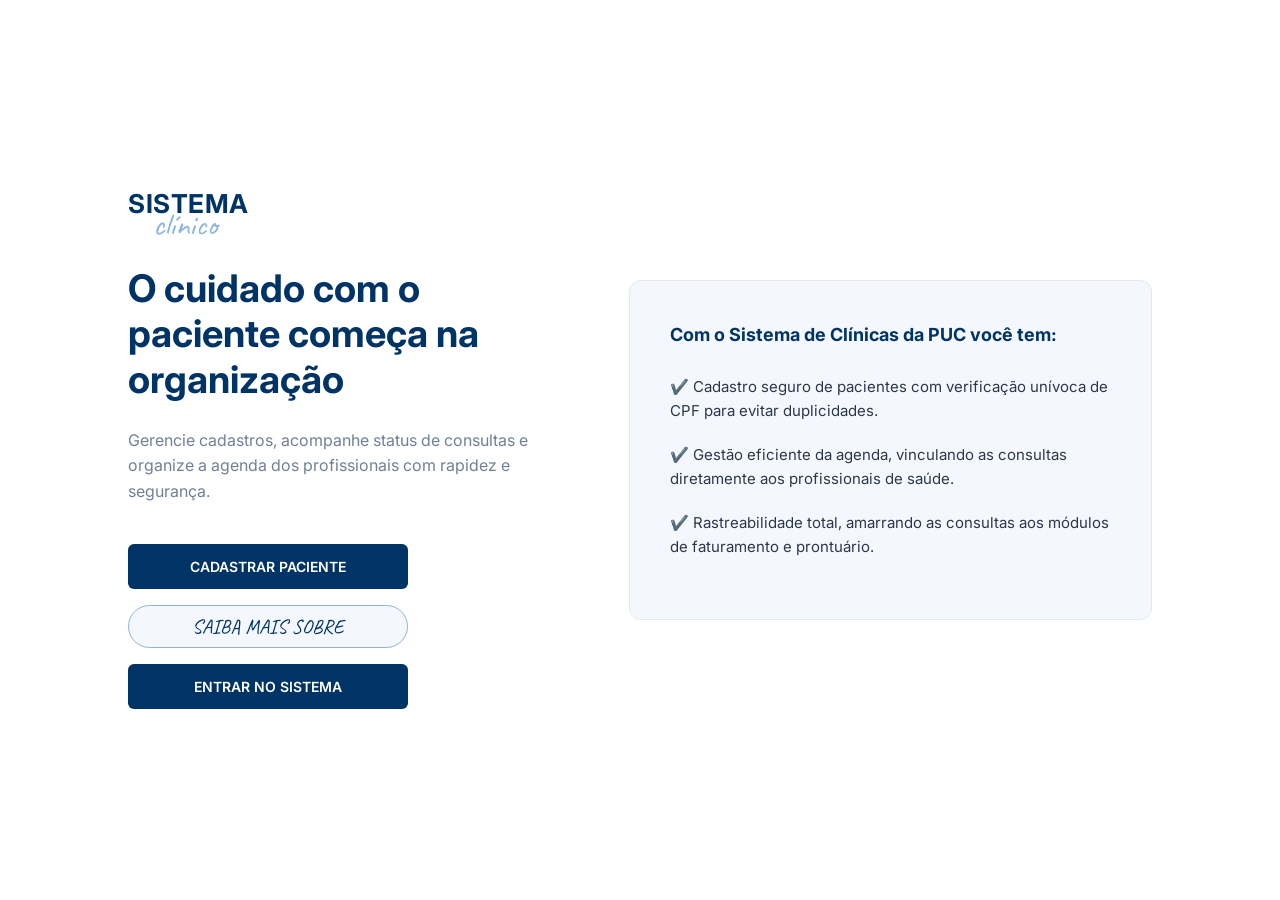
==== commit 08dcf375: "modificacoes" ====
--- a/index.html
+++ b/index.html
@@ -2,102 +2,117 @@
 <html lang="pt-BR">
 <head>
     <meta charset="UTF-8">
-    <meta name="viewport" content="width=device-width, initial-scale=1.0">
-    <title>Sistema Clínico PUC</title>
+    <title>Sistema Clínico</title>
+    <!-- Se o seu CSS estiver na mesma pasta que este HTML, mude a linha abaixo para href="style.css" -->
     <link rel="stylesheet" href="css/style.css">
 </head>
 <body>
-    <section class="hero">
-        <div class="hero-texto">
-            <div class="logo">⚕️ SISTEMA clínico</div>
+    <!-- tela inicial home -->
+    <div class="hero">
+        <div class="hero-esq">
+            <div class="logo-container">
+                <span class="logo-sistema">SISTEMA</span>
+                <span class="logo-clinico">clínico</span>
+            </div>
             <h1>O cuidado com o paciente começa na organização</h1>
             <p>Gerencie cadastros, acompanhe status de consultas e organize a agenda dos profissionais com rapidez e segurança.</p>
-            <div class="botoes-hero">
-                <button class="btn" onclick="abrirModal('modal-cadastro')">CADASTRAR PACIENTE</button>
-                <button class="btn btn-vazado" onclick="abrirModal('modal-login')">ENTRAR NO SISTEMA</button>
+            <div class="botoes-coluna">
+                <button class="btn-primario" onclick="alternarTela('modal-cadastro', null)">CADASTRAR PACIENTE</button>
+                <button class="btn-secundario">SAIBA MAIS SOBRE</button>
+                <button class="btn-primario" onclick="alternarTela('modal-login', null)">ENTRAR NO SISTEMA</button>
             </div>
         </div>
-    </section>
+        <div class="hero-dir">
+            <h3>Com o Sistema de Clínicas da PUC você tem:</h3>
+            <ul>
+                <li>✔️ Cadastro seguro de pacientes com verificação unívoca de CPF para evitar duplicidades.</li>
+                <li>✔️ Gestão eficiente da agenda, vinculando as consultas diretamente aos profissionais de saúde.</li>
+                <li>✔️ Rastreabilidade total, amarrando as consultas aos módulos de faturamento e prontuário.</li>
+            </ul>
+        </div>
+    </div>
 
-    <div id="modal-cadastro" class="modal-fundo oculto">
-        <div id="form-cadastro-caixa" class="modal-caixa">
-            <h2>CADASTRAR PACIENTE</h2>
-            <p>Preencha os dados básicos. O sistema validará a exclusividade do CPF.</p>
-            <form id="form-cadastro" onsubmit="registrarPaciente(event)">
-                <div class="input-grupo">
-                    <input type="text" id="cad-nome" placeholder="Nome completo" required>
+    <!-- modal de cadastro de paciente -->
+    <div id="modal-cadastro" class="modal-overlay oculto">
+        <div class="modal-box" id="tela-form">
+            <div class="modal-topo">
+                <div class="logo-container">
+                    <span class="logo-sistema">SISTEMA</span>
+                    <span class="logo-clinico">clínico</span>
                 </div>
-                <div class="input-grupo" id="grupo-cpf">
-                    <input type="text" id="cad-cpf" placeholder="CPF" maxlength="14" oninput="mascaraCPF(this)" required>
-                    <span class="erro-msg">CPF já está cadastrado no sistema.</span>
+                <h2>CADASTRAR PACIENTE</h2>
+            </div>
+            <p style="font-size: 14px; margin-bottom: 20px; color: var(--texto-secundario);">Preencha os dados básicos. O sistema validará a exclusividade do CPF.</p>
+            
+            <form onsubmit="cadastrarPaciente(event)">
+                <div class="input-group">
+                    <input type="text" id="nome" placeholder="Nome" required>
                 </div>
-                <div class="input-grupo">
-                    <input type="tel" id="cad-tel" placeholder="Telefone" maxlength="15" oninput="mascaraTelefone(this)" required>
+                <div class="input-group">
+                    <input type="text" id="cpf" placeholder="CPF" oninput="formatarCPF(this)" required>
+                    <span id="erro-cpf" class="msg-erro oculto">O CPF já está cadastrado no sistema ou CPF está incorreto.</span>
                 </div>
-                <div class="input-grupo">
-                    <input type="email" id="cad-email" placeholder="E-mail" required>
+                <div class="input-group">
+                    <input type="text" id="telefone" placeholder="Telefone" required>
                 </div>
-                <button type="submit" class="btn" style="width: 100%;">Avançar</button>
-                <p style="margin-top: 15px; cursor: pointer; color: var(--cinza);" onclick="fecharModal('modal-cadastro')">Cancelar</p>
+                <div class="input-group">
+                    <input type="email" id="email" placeholder="E-mail" required>
+                </div>
+                
+                <div class="modal-rodape">
+                    <button type="submit" class="btn-primario">Avançar</button>
+                    <span style="font-size: 13px;">O paciente já possui uma conta? <span class="btn-vazado" onclick="logarPaciente()">Clique aqui.</span></span>
+                </div>
             </form>
         </div>
 
-        <div id="loading-cadastro" class="modal-caixa oculto">
-            <div class="spinner"></div>
-            <h3>Processando...</h3>
-            <p>Validando dados e conferindo CPF.</p>
+        <!-- tela de carregamento do cadastro -->
+        <div class="modal-box feedback-box oculto" id="tela-loading">
+            <div class="loader"></div>
+            <p style="color: var(--texto-secundario);">É bom ter você na nossa plataforma!<br><span style="font-size: 13px;">estamos processando seus dados e conferindo seu CPF...</span></p>
         </div>
-        
-        <div id="sucesso-cadastro" class="modal-caixa oculto">
-            <div class="icone-sucesso">✔️</div>
-            <h2>Bem-vindo!</h2>
-            <p>Seu cadastro foi um sucesso.</p>
-            <button class="btn" style="width: 100%; margin-top: 15px;" onclick="irParaLoginPaciente()">Entrar</button>
+
+        <!-- tela de sucesso do cadastro -->
+        <div class="modal-box feedback-box oculto" id="tela-sucesso">
+            <div class="icone-grande">✔️</div>
+            <p style="color: var(--texto-secundario); font-size: 18px; font-weight: 600;">Bem-vindo, usuário!</p>
         </div>
     </div>
 
-    <div id="modal-login" class="modal-fundo oculto">
-        <div class="modal-caixa">
-            <h2>LOGIN</h2>
-            <p>Acesso exclusivo para profissionais e recepção.</p>
-            <form onsubmit="fazerLogin(event)">
-                <div class="input-grupo">
-                    <input type="email" id="log-email" placeholder="E-mail" required>
+    <!-- modal de login para funcionarios -->
+    <div id="modal-login" class="modal-overlay oculto">
+        <div class="modal-box">
+            <div class="modal-topo">
+                <div class="logo-container">
+                    <span class="logo-sistema">SISTEMA</span>
+                    <span class="logo-clinico">clínico</span>
                 </div>
-                <div class="input-grupo">
-                    <input type="password" id="log-senha" placeholder="Senha" required>
+                <h2>LOGIN</h2>
+            </div>
+            <p style="font-size: 14px; margin-bottom: 20px; color: var(--texto-secundario);">Preencha seus dados corretamente.</p>
+            
+            <form onsubmit="logar(event)">
+                <div class="input-group">
+                    <input type="email" id="email" placeholder="E-mail" required>
                 </div>
-                <div class="radio-grupo">
-                    <label>
-                        <input type="radio" name="role" value="medico" required> Psicólogo(a)/Doutor(a)
-                    </label>
-                    <label>
-                        <input type="radio" name="role" value="recepcao" required> Recepcionista
-                    </label>
-                    <label>
-                        <input type="radio" name="role" value="admin" required> Administrador
-                    </label>
+                <div class="input-group">
+                    <input type="password" id="senha" placeholder="Senha" required>
                 </div>
-                <button type="submit" class="btn" style="width: 100%;">Entrar</button>
-                <p style="margin-top: 15px; cursor: pointer; color: var(--azul);" onclick="fecharModal('modal-login'); abrirModal('modal-login-paciente')">Quer entrar como paciente? Clique aqui.</p>
-            </form>
-        </div>
-    </div>
+                
+                <div class="radio-group">
+                    <label><input type="radio" name="role" value="Psicólogo(a) / Doutor(a)" required> Psicólogo(a) / Doutor(a)</label>
+                    <label><input type="radio" name="role" value="Recepcionista" required> Recepcionista</label>
+                    <label><input type="radio" name="role" value="Administrador" required> Administrador</label>
+                </div>
 
-    <div id="modal-login-paciente" class="modal-fundo oculto">
-        <div class="modal-caixa">
-            <h2>LOGIN PACIENTE</h2>
-            <form onsubmit="loginPaciente(event)">
-                <div class="input-grupo">
-                    <input type="text" id="log-cpf-paciente" placeholder="CPF" oninput="mascaraCPF(this)" required>
+                <div style="margin-top: 30px; display: flex; flex-direction: column; gap: 15px; align-items: flex-start;">
+                    <button type="submit" class="btn-primario" style="width: 100%;">Entrar</button>
+                    <span style="font-size: 13px;">Quer entrar como paciente? <span class="btn-vazado" onclick="logarPaciente()">Clique aqui.</span></span>
                 </div>
-                <button type="submit" class="btn" style="width: 100%;">Acessar Meus Agendamentos</button>
-                <p style="margin-top: 15px; cursor: pointer; color: var(--cinza);" onclick="fecharModal('modal-login-paciente')">Cancelar</p>
             </form>
         </div>
     </div>
 
     <script src="js/app.js"></script>
-    <script src="js/auth.js"></script>
 </body>
 </html>
--- a/css/style.css
+++ b/css/style.css
@@ -1,558 +1,408 @@
-/* =========================================
-   Variaveis de Cores e Estilo Global
-========================================= */
+/* importa fontes limpas e elegantes do google fonts */
+@import url('https://fonts.googleapis.com/css2?family=Caveat:wght@600&family=Inter:wght@400;500;600;700&display=swap');
+
+/* define paleta de cores profissionais */
 :root {
-    /* cores principais */
-    --azul-primario: #0d6efd;
-    --azul-escuro: #0a58ca;
-    --azul-claro: #e7f1ff;
-    
-    /* cores de feedback */
-    --verde-sucesso: #198754;
-    --verde-fundo: #d1e7dd;
-    --vermelho-erro: #dc3545;
-    --vermelho-fundo: #f8d7da;
-    --amarelo-alerta: #ffc107;
-    --amarelo-fundo: #fff3cd;
-    
-    /* tons de cinza e texto */
-    --texto-principal: #212529;
-    --texto-secundario: #6c757d;
-    --borda-suave: #dee2e6;
-    --fundo-app: #f8f9fa;
+    --azul-marinho: #003366;
+    --azul-claro: #8cb4e2;
+    --fundo-azul-claro: #f4f8fe;
+    --texto-principal: #2d3748;
+    --texto-secundario: #718096;
+    --borda-clara: #e2e8f0;
+    --fundo-tela: #f8fafc;
     --branco: #ffffff;
-    
-    /* sombras premium (soft shadows) */
-    --sombra-card: 0 4px 6px -1px rgba(0, 0, 0, 0.05), 0 2px 4px -1px rgba(0, 0, 0, 0.03);
-    --sombra-modal: 0 20px 25px -5px rgba(0, 0, 0, 0.1), 0 10px 10px -5px rgba(0, 0, 0, 0.04);
-    --anel-foco: 0 0 0 0.25rem rgba(13, 110, 253, 0.25);
-}
-
-/* =========================================
-   Reset Moderno e Tipografia
-========================================= */
+    --vermelho-erro: #e53e3e;
+    --verde-sucesso: #38a169;
+}
+
+/* reseta margens e aplica fonte principal */
 * {
     margin: 0;
     padding: 0;
     box-sizing: border-box;
-}
-
+    font-family: 'Inter', sans-serif;
+}
+
+/* formata corpo da pagina */
 body {
-    font-family: 'Inter', -apple-system, BlinkMacSystemFont, sans-serif;
-    background-color: var(--fundo-app);
+    background-color: var(--fundo-tela);
     color: var(--texto-principal);
     line-height: 1.6;
     -webkit-font-smoothing: antialiased;
-    -moz-osx-font-smoothing: grayscale;
-}
-
-h1, h2, h3, h4 {
-    font-weight: 700;
-    line-height: 1.2;
-    color: var(--texto-principal);
-}
-
-/* =========================================
-   Utilitarios e Layout Base
-========================================= */
+}
+
+/* esconde elementos dinamicamente */
 .oculto {
     display: none !important;
 }
 
-.container {
-    max-width: 1200px;
-    margin: 0 auto;
-    padding: 30px 20px;
-}
-
-.logo {
+/* formata o logo do sistema */
+.logo-container {
+    display: flex;
+    flex-direction: column;
+}
+
+.logo-sistema {
     font-size: 26px;
-    font-weight: 800;
-    color: var(--azul-primario);
-    display: flex;
-    align-items: center;
-    gap: 12px;
-    letter-spacing: -0.5px;
-}
-
-/* =========================================
-   Notificacoes (Toast) elegantes
-========================================= */
-.toast {
-    position: fixed;
-    bottom: 30px;
-    right: 30px;
-    padding: 16px 24px;
-    border-radius: 12px;
-    color: var(--branco);
-    font-weight: 500;
-    box-shadow: var(--sombra-modal);
-    opacity: 0;
-    transform: translateY(20px);
-    transition: all 0.4s cubic-bezier(0.16, 1, 0.3, 1);
-    z-index: 2000;
-    display: flex;
-    align-items: center;
-    gap: 10px;
-}
-
-.toast.sucesso {
-    background-color: var(--verde-sucesso);
-    opacity: 1;
-    transform: translateY(0);
-}
-
-.toast.erro {
-    background-color: var(--vermelho-erro);
-    opacity: 1;
-    transform: translateY(0);
-}
-
-/* =========================================
-   Botoes (Interativos e Fluidos)
-========================================= */
-.btn {
-    background-color: var(--azul-primario);
+    font-weight: 700;
+    color: var(--azul-marinho);
+    letter-spacing: 0.5px;
+    line-height: 1;
+}
+
+.logo-clinico {
+    font-family: 'Caveat', cursive;
+    font-size: 32px;
+    color: var(--azul-claro);
+    margin-top: -8px;
+    margin-left: 25px;
+    line-height: 1;
+}
+
+/* formata secao principal da home */
+.hero {
+    display: flex;
+    min-height: 100vh;
+    padding: 60px 10%;
+    background-color: var(--branco);
+    align-items: center;
+    justify-content: space-between;
+}
+
+.hero-esq {
+    flex: 1;
+    padding-right: 60px;
+}
+
+.hero-esq h1 {
+    font-size: 38px;
+    font-weight: 700;
+    margin: 25px 0;
+    color: var(--azul-marinho);
+    line-height: 1.2;
+}
+
+.hero-esq p {
+    font-size: 16px;
+    color: var(--texto-secundario);
+    margin-bottom: 40px;
+}
+
+/* alinha botoes da home */
+.botoes-coluna {
+    display: flex;
+    flex-direction: column;
+    gap: 16px;
+    width: 280px;
+}
+
+/* estiliza botoes principais */
+.btn-primario {
+    background-color: var(--azul-marinho);
     color: var(--branco);
     border: none;
-    padding: 14px 28px;
-    border-radius: 8px;
-    font-size: 15px;
+    padding: 14px 24px;
+    border-radius: 6px;
+    cursor: pointer;
     font-weight: 600;
+    font-size: 14px;
+    transition: background-color 0.2s;
+}
+
+.btn-primario:hover {
+    background-color: #002244;
+}
+
+/* estiliza botoes secundarios com estilo do prototipo */
+.btn-secundario {
+    font-family: 'Caveat', cursive;
+    font-size: 20px;
+    background-color: var(--fundo-azul-claro);
+    color: var(--azul-marinho);
+    border: 1px solid var(--azul-claro);
+    padding: 8px 24px;
+    border-radius: 30px;
     cursor: pointer;
-    transition: all 0.2s ease;
-    box-shadow: 0 2px 4px rgba(13, 110, 253, 0.2);
-}
-
-.btn:hover {
-    background-color: var(--azul-escuro);
-    transform: translateY(-2px);
-    box-shadow: 0 4px 8px rgba(13, 110, 253, 0.3);
-}
-
-.btn:active {
-    transform: translateY(0);
-    box-shadow: none;
-}
-
-.btn:disabled {
-    background-color: var(--texto-secundario);
-    cursor: not-allowed;
-    transform: none;
-    box-shadow: none;
-    opacity: 0.7;
-}
-
+    transition: all 0.2s;
+}
+
+.btn-secundario:hover {
+    background-color: var(--azul-claro);
+    color: var(--branco);
+}
+
+/* estiliza links em formato de botao */
 .btn-vazado {
     background-color: transparent;
-    border: 2px solid var(--azul-primario);
-    color: var(--azul-primario);
-    box-shadow: none;
+    color: var(--azul-marinho);
+    border: none;
+    cursor: pointer;
+    font-weight: 600;
 }
 
 .btn-vazado:hover {
-    background-color: var(--azul-primario);
-    color: var(--branco);
-}
-
-/* =========================================
-   Formularios e Inputs
-========================================= */
-.input-grupo {
+    text-decoration: underline;
+}
+
+/* formata lista de beneficios na home */
+.hero-dir {
+    flex: 1;
+    background-color: var(--fundo-azul-claro);
+    padding: 40px;
+    border-radius: 12px;
+    border: 1px solid var(--borda-clara);
+}
+
+.hero-dir h3 {
+    color: var(--azul-marinho);
+    margin-bottom: 25px;
+    font-size: 18px;
+}
+
+.hero-dir ul {
+    list-style: none;
+}
+
+.hero-dir li {
     margin-bottom: 20px;
-    text-align: left;
-    position: relative;
-}
-
-.input-grupo label {
-    display: block;
-    margin-bottom: 8px;
-    font-size: 14px;
-    font-weight: 500;
-    color: var(--texto-secundario);
-}
-
-.input-grupo input {
-    width: 100%;
-    padding: 14px 16px;
-    border: 1px solid var(--borda-suave);
-    border-radius: 8px;
     font-size: 15px;
+    display: flex;
+    align-items: flex-start;
+    gap: 12px;
     color: var(--texto-principal);
-    background-color: var(--branco);
-    transition: all 0.2s ease;
-}
-
-.input-grupo input::placeholder {
-    color: #adb5bd;
-}
-
-.input-grupo input:focus {
-    border-color: var(--azul-primario);
-    outline: none;
-    box-shadow: var(--anel-foco);
-}
-
-/* Tratamento de erros visual */
-.erro-msg {
-    color: var(--vermelho-erro);
-    font-size: 13px;
-    margin-top: 6px;
-    display: none;
-    font-weight: 500;
-}
-
-.com-erro input {
-    border-color: var(--vermelho-erro);
-    background-color: var(--vermelho-fundo);
-}
-
-.com-erro input:focus {
-    box-shadow: 0 0 0 0.25rem rgba(220, 53, 69, 0.25);
-}
-
-.com-erro .erro-msg {
-    display: block;
-    animation: sacudir 0.4s ease-in-out;
-}
-
-/* =========================================
-   Tela Inicial (Hero Section)
-========================================= */
-.hero {
-    display: flex;
-    align-items: center;
-    justify-content: space-between;
-    min-height: 100vh;
-    padding: 0 8%;
-    background: linear-gradient(135deg, #ffffff 0%, #f0f7ff 100%);
-}
-
-.hero-texto {
-    max-width: 550px;
-    animation: subir 0.8s ease-out;
-}
-
-.hero-texto h1 {
-    font-size: 46px;
-    margin-bottom: 24px;
-    letter-spacing: -1px;
-}
-
-.hero-texto p {
-    font-size: 18px;
-    color: var(--texto-secundario);
-    line-height: 1.8;
-}
-
-.botoes-hero {
-    display: flex;
-    gap: 16px;
-    margin-top: 40px;
-}
-
-/* =========================================
-   Modais (Foco no Glassmorphism)
-========================================= */
-.modal-fundo {
+}
+
+/* cria fundo escuro para modais */
+.modal-overlay {
     position: fixed;
     top: 0;
     left: 0;
     width: 100%;
     height: 100%;
-    background-color: rgba(15, 23, 42, 0.6);
-    backdrop-filter: blur(8px);
+    background: rgba(0, 51, 102, 0.4);
+    backdrop-filter: blur(4px);
     display: flex;
     align-items: center;
     justify-content: center;
     z-index: 1000;
 }
 
-.modal-caixa {
+/* formata a caixa do modal */
+.modal-box {
+    background: var(--branco);
+    border-radius: 12px;
+    padding: 40px;
+    width: 100%;
+    max-width: 550px;
+    box-shadow: 0 10px 25px rgba(0, 0, 0, 0.1);
+}
+
+/* formata cabecalho do modal */
+.modal-topo {
+    display: flex;
+    justify-content: space-between;
+    align-items: center;
+    margin-bottom: 25px;
+    border-bottom: 1px solid var(--borda-clara);
+    padding-bottom: 20px;
+}
+
+.modal-topo h2 {
+    color: var(--azul-marinho);
+    font-size: 18px;
+    font-weight: 700;
+}
+
+/* organiza campos de input */
+.input-group {
+    margin-bottom: 20px;
+    position: relative;
+}
+
+.input-group input {
+    width: 100%;
+    padding: 14px 16px;
+    border: 1px solid var(--borda-clara);
+    border-radius: 6px;
+    font-size: 15px;
+    color: var(--texto-principal);
+    transition: border-color 0.2s;
+}
+
+.input-group input:focus {
+    outline: none;
+    border-color: var(--azul-claro);
+}
+
+/* aplica borda vermelha no erro */
+.input-erro {
+    border-color: var(--vermelho-erro) !important;
+    background-color: #fff5f5;
+}
+
+/* formata texto de erro */
+.msg-erro {
+    color: var(--vermelho-erro);
+    font-size: 13px;
+    font-weight: 500;
+    display: block;
+    margin-top: 8px;
+}
+
+/* organiza botoes no final do modal */
+.modal-rodape {
+    display: flex;
+    justify-content: space-between;
+    align-items: center;
+    margin-top: 30px;
+}
+
+/* organiza as bolinhas de selecao no login */
+.radio-group {
+    display: flex;
+    gap: 24px;
+    margin: 25px 0;
+    font-size: 14px;
+    color: var(--texto-principal);
+}
+
+/* centraliza container das paginas internas */
+.pagina-interna {
+    padding: 40px;
+    max-width: 1000px;
+    margin: 40px auto;
+    background: var(--branco);
+    min-height: calc(100vh - 80px);
+    border-radius: 12px;
+    box-shadow: 0 4px 6px rgba(0, 0, 0, 0.02);
+}
+
+/* formata area superior interna */
+.topo-interno {
+    display: flex;
+    justify-content: space-between;
+    align-items: center;
+    margin-bottom: 50px;
+    padding-bottom: 20px;
+    border-bottom: 1px solid var(--borda-clara);
+}
+
+/* estiliza perfil do usuario clicavel */
+.perfil-link {
+    display: flex;
+    align-items: center;
+    gap: 10px;
+    color: var(--azul-marinho);
+    font-weight: 600;
+    cursor: pointer;
+    font-size: 15px;
+}
+
+/* cria contorno para as tabelas */
+.box-tabela {
+    border: 1px solid var(--borda-clara);
+    border-radius: 8px;
+    padding: 24px;
+    margin-top: 25px;
     background-color: var(--branco);
-    padding: 48px;
-    border-radius: 20px;
+}
+
+/* formata estrutura da tabela */
+table {
     width: 100%;
-    max-width: 480px;
+    border-collapse: collapse;
+}
+
+th, td {
+    padding: 16px 12px;
+    text-align: left;
+    border-bottom: 1px solid var(--borda-clara);
+}
+
+/* formata titulos das colunas */
+th {
+    color: var(--azul-marinho);
+    font-size: 14px;
+    font-weight: 600;
+    text-transform: uppercase;
+}
+
+/* formata texto das linhas */
+td {
+    color: var(--texto-secundario);
+    font-size: 15px;
+}
+
+/* remove borda da ultima linha */
+tr:last-child td {
+    border-bottom: none;
+}
+
+/* formata textos de status como agendado ou presente */
+.status-texto {
+    font-family: 'Caveat', cursive;
+    color: var(--azul-claro);
+    font-size: 20px;
+}
+
+/* organiza painel do administrador */
+.cards-admin {
+    display: flex;
+    gap: 24px;
+    margin-bottom: 40px;
+}
+
+/* estiliza caixas de resumo numerico */
+.card-simples {
+    border: 1px solid var(--borda-clara);
+    border-radius: 8px;
+    padding: 24px;
+    flex: 1;
     text-align: center;
-    box-shadow: var(--sombra-modal);
-    animation: zoomIn 0.3s cubic-bezier(0.16, 1, 0.3, 1);
-}
-
-.modal-caixa h2 {
-    margin-bottom: 12px;
-    color: var(--texto-principal);
-}
-
-.modal-caixa p {
+    background-color: var(--fundo-azul-claro);
+}
+
+.card-simples h4 {
+    font-weight: 600;
     color: var(--texto-secundario);
-    margin-bottom: 30px;
-    font-size: 15px;
-}
-
-/* Customizacao de Radio Buttons */
-.radio-grupo {
-    display: flex;
-    gap: 20px;
-    justify-content: center;
-    margin: 25px 0;
-}
-
-.radio-grupo label {
-    display: flex;
-    align-items: center;
-    gap: 8px;
-    font-size: 14px;
-    font-weight: 500;
-    color: var(--texto-secundario);
-    cursor: pointer;
-    transition: 0.2s;
-}
-
-.radio-grupo label:hover {
-    color: var(--azul-primario);
-}
-
-/* Animacoes do Loading e Sucesso */
-.spinner {
-    border: 4px solid var(--azul-claro);
-    border-top: 4px solid var(--azul-primario);
+    font-size: 13px;
+    text-transform: uppercase;
+}
+
+.card-simples .numero {
+    font-size: 42px;
+    font-weight: 700;
+    color: var(--azul-marinho);
+    margin-top: 12px;
+    line-height: 1;
+}
+
+/* formata caixas de mensagem central */
+.feedback-box {
+    text-align: center;
+    padding: 60px 40px;
+}
+
+/* formata simbolo de sucesso */
+.icone-grande {
+    font-size: 56px;
+    color: var(--verde-sucesso);
+    margin-bottom: 20px;
+}
+
+/* cria animacao de carregamento redonda */
+.loader {
+    border: 4px solid var(--fundo-azul-claro);
+    border-top: 4px solid var(--azul-marinho);
     border-radius: 50%;
-    width: 56px;
-    height: 56px;
+    width: 48px;
+    height: 48px;
     animation: girar 1s linear infinite;
     margin: 0 auto 24px;
 }
 
-.icone-sucesso {
-    font-size: 64px;
-    color: var(--verde-sucesso);
-    margin-bottom: 20px;
-    animation: pular 0.5s cubic-bezier(0.175, 0.885, 0.32, 1.275);
-}
-
-/* =========================================
-   Dashboards (Paineis Internos)
-========================================= */
-.cabecalho {
-    display: flex;
-    justify-content: space-between;
-    align-items: center;
-    background-color: var(--branco);
-    padding: 20px 32px;
-    box-shadow: var(--sombra-card);
-    border-radius: 16px;
-    margin-bottom: 40px;
-}
-
-.perfil-usuario {
-    display: flex;
-    align-items: center;
-    gap: 12px;
-    cursor: pointer;
-    padding: 8px;
-    border-radius: 8px;
-    transition: 0.2s;
-}
-
-.perfil-usuario:hover {
-    background-color: var(--fundo-app);
-}
-
-.avatar {
-    width: 44px;
-    height: 44px;
-    background: linear-gradient(135deg, var(--azul-primario) 0%, var(--azul-escuro) 100%);
-    color: var(--branco);
-    border-radius: 50%;
-    display: flex;
-    align-items: center;
-    justify-content: center;
-    font-weight: 700;
-    font-size: 18px;
-    box-shadow: 0 4px 8px rgba(13, 110, 253, 0.2);
-}
-
-/* Cards de Estatisticas */
-.cards {
-    display: flex;
-    gap: 24px;
-    margin-bottom: 40px;
-}
-
-.card {
-    background-color: var(--branco);
-    padding: 32px 24px;
-    border-radius: 16px;
-    flex: 1;
-    text-align: center;
-    box-shadow: var(--sombra-card);
-    border-top: 4px solid var(--azul-primario);
-    transition: transform 0.3s ease, box-shadow 0.3s ease;
-}
-
-.card:hover {
-    transform: translateY(-5px);
-    box-shadow: var(--sombra-modal);
-}
-
-.card h4 {
-    color: var(--texto-secundario);
-    font-size: 13px;
-    margin-bottom: 12px;
-    text-transform: uppercase;
-    letter-spacing: 1px;
-}
-
-.card .valor {
-    font-size: 42px;
-    font-weight: 800;
-    color: var(--texto-principal);
-    line-height: 1;
-}
-
-/* =========================================
-   Tabelas de Dados
-========================================= */
-.tabela-container {
-    background-color: var(--branco);
-    padding: 32px;
-    border-radius: 16px;
-    box-shadow: var(--sombra-card);
-    overflow-x: auto;
-}
-
-.tabela-container h2, 
-.tabela-container h3 {
-    margin-bottom: 24px;
-}
-
-table {
-    width: 100%;
-    border-collapse: separate;
-    border-spacing: 0;
-}
-
-th {
-    color: var(--texto-secundario);
-    text-transform: uppercase;
-    font-size: 12px;
-    font-weight: 600;
-    letter-spacing: 0.5px;
-    padding: 16px;
-    border-bottom: 2px solid var(--fundo-app);
-}
-
-td {
-    padding: 20px 16px;
-    border-bottom: 1px solid var(--borda-suave);
-    color: var(--texto-principal);
-    font-size: 15px;
-    vertical-align: middle;
-}
-
-tr {
-    transition: background-color 0.2s ease;
-}
-
-tr:hover {
-    background-color: var(--fundo-app);
-}
-
-tr:last-child td {
-    border-bottom: none;
-}
-
-/* Status Badges */
-.status {
-    padding: 6px 12px;
-    border-radius: 20px;
-    font-size: 12px;
-    font-weight: 700;
-    text-transform: uppercase;
-    letter-spacing: 0.5px;
-    display: inline-block;
-}
-
-.status.presente {
-    background-color: var(--verde-fundo);
-    color: var(--verde-sucesso);
-}
-
-.status.aguardando {
-    background-color: var(--amarelo-fundo);
-    color: #997404; /* Amarelo escuro legivel */
-}
-
-/* =========================================
-   Animacoes (Keyframes)
-========================================= */
-@keyframes subir {
-    from { transform: translateY(30px); opacity: 0; }
-    to { transform: translateY(0); opacity: 1; }
-}
-
-@keyframes zoomIn {
-    from { transform: scale(0.95); opacity: 0; }
-    to { transform: scale(1); opacity: 1; }
-}
-
-@keyframes girar {
-    0% { transform: rotate(0deg); }
-    100% { transform: rotate(360deg); }
-}
-
-@keyframes pular {
-    0% { transform: scale(0); }
-    50% { transform: scale(1.2); }
-    100% { transform: scale(1); }
-}
-
-@keyframes sacudir {
-    0%, 100% { transform: translateX(0); }
-    25% { transform: translateX(-5px); }
-    75% { transform: translateX(5px); }
-}
-
-/* =========================================
-   Responsividade (Mobile)
-========================================= */
-@media (max-width: 768px) {
-    .hero {
-        flex-direction: column;
-        text-align: center;
-        padding: 60px 20px;
-        justify-content: center;
-    }
-
-    .hero-texto {
-        margin: 0 auto;
-    }
-
-    .hero-texto h1 {
-        font-size: 36px;
-    }
-
-    .botoes-hero {
-        flex-direction: column;
-        width: 100%;
-    }
-
-    .botoes-hero .btn {
-        width: 100%;
-    }
-
-    .cards {
-        flex-direction: column;
-    }
-    
-    .cabecalho {
-        flex-direction: column;
-        gap: 20px;
-    }
-    
-    .modal-caixa {
-        padding: 30px 20px;
-        margin: 20px;
-    }
+/* define rotina de giro infinito */
+@keyframes girar { 
+    0% { transform: rotate(0deg); } 
+    100% { transform: rotate(360deg); } 
 }
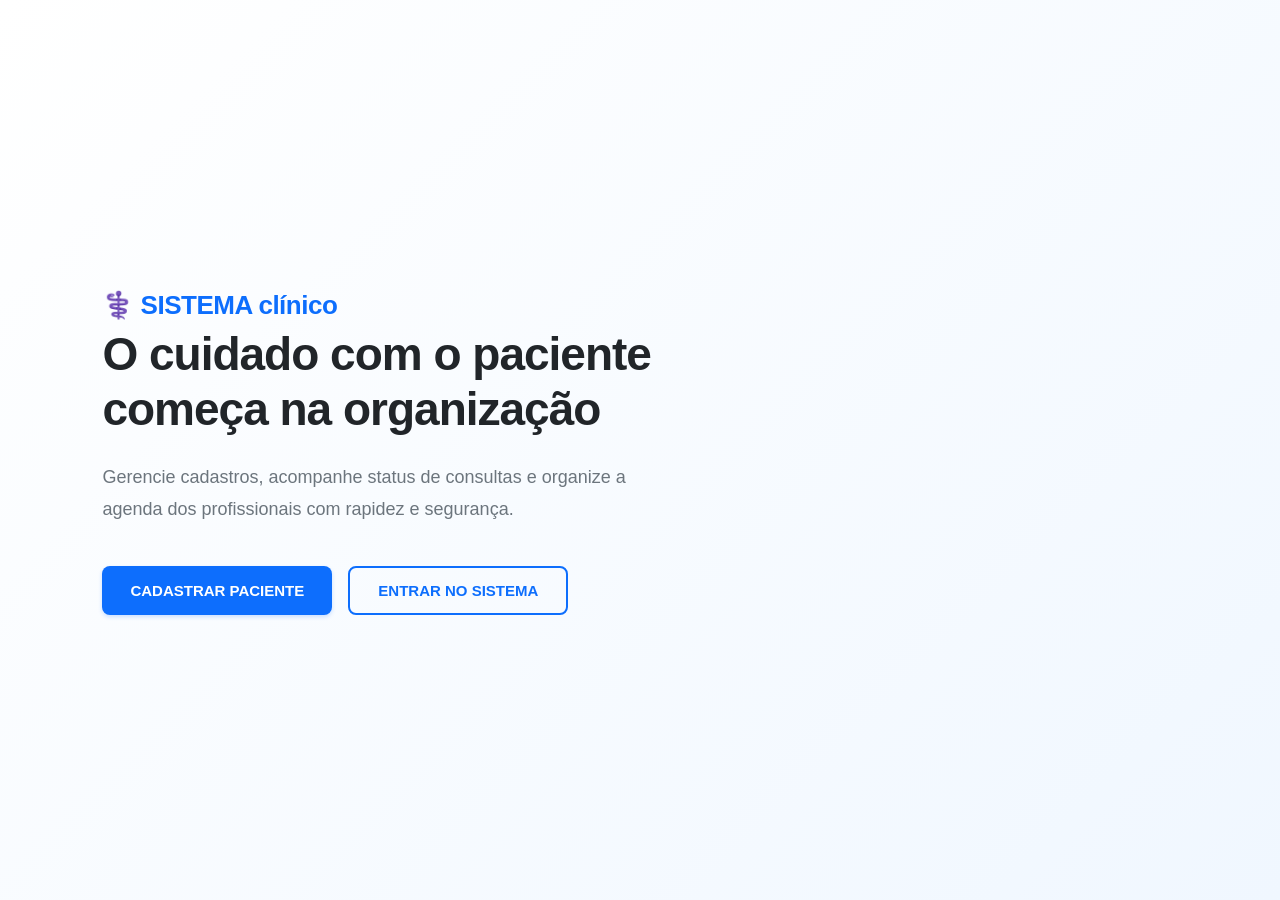
==== commit 417df9ff: "projeto feito, mas quero fazer modificacoes para lehoria" ====
--- a/index.html
+++ b/index.html
@@ -2,117 +2,102 @@
 <html lang="pt-BR">
 <head>
     <meta charset="UTF-8">
-    <title>Sistema Clínico</title>
-    <!-- Se o seu CSS estiver na mesma pasta que este HTML, mude a linha abaixo para href="style.css" -->
+    <meta name="viewport" content="width=device-width, initial-scale=1.0">
+    <title>Sistema Clínico PUC</title>
     <link rel="stylesheet" href="css/style.css">
 </head>
 <body>
-    <!-- tela inicial home -->
-    <div class="hero">
-        <div class="hero-esq">
-            <div class="logo-container">
-                <span class="logo-sistema">SISTEMA</span>
-                <span class="logo-clinico">clínico</span>
-            </div>
+    <section class="hero">
+        <div class="hero-texto">
+            <div class="logo">⚕️ SISTEMA clínico</div>
             <h1>O cuidado com o paciente começa na organização</h1>
             <p>Gerencie cadastros, acompanhe status de consultas e organize a agenda dos profissionais com rapidez e segurança.</p>
-            <div class="botoes-coluna">
-                <button class="btn-primario" onclick="alternarTela('modal-cadastro', null)">CADASTRAR PACIENTE</button>
-                <button class="btn-secundario">SAIBA MAIS SOBRE</button>
-                <button class="btn-primario" onclick="alternarTela('modal-login', null)">ENTRAR NO SISTEMA</button>
+            <div class="botoes-hero">
+                <button class="btn" onclick="abrirModal('modal-cadastro')">CADASTRAR PACIENTE</button>
+                <button class="btn btn-vazado" onclick="abrirModal('modal-login')">ENTRAR NO SISTEMA</button>
             </div>
         </div>
-        <div class="hero-dir">
-            <h3>Com o Sistema de Clínicas da PUC você tem:</h3>
-            <ul>
-                <li>✔️ Cadastro seguro de pacientes com verificação unívoca de CPF para evitar duplicidades.</li>
-                <li>✔️ Gestão eficiente da agenda, vinculando as consultas diretamente aos profissionais de saúde.</li>
-                <li>✔️ Rastreabilidade total, amarrando as consultas aos módulos de faturamento e prontuário.</li>
-            </ul>
+    </section>
+
+    <div id="modal-cadastro" class="modal-fundo oculto">
+        <div id="form-cadastro-caixa" class="modal-caixa">
+            <h2>CADASTRAR PACIENTE</h2>
+            <p>Preencha os dados básicos. O sistema validará a exclusividade do CPF.</p>
+            <form id="form-cadastro" onsubmit="registrarPaciente(event)">
+                <div class="input-grupo">
+                    <input type="text" id="cad-nome" placeholder="Nome completo" required>
+                </div>
+                <div class="input-grupo" id="grupo-cpf">
+                    <input type="text" id="cad-cpf" placeholder="CPF" maxlength="14" oninput="mascaraCPF(this)" required>
+                    <span class="erro-msg">CPF já está cadastrado no sistema.</span>
+                </div>
+                <div class="input-grupo">
+                    <input type="tel" id="cad-tel" placeholder="Telefone" maxlength="15" oninput="mascaraTelefone(this)" required>
+                </div>
+                <div class="input-grupo">
+                    <input type="email" id="cad-email" placeholder="E-mail" required>
+                </div>
+                <button type="submit" class="btn" style="width: 100%;">Avançar</button>
+                <p style="margin-top: 15px; cursor: pointer; color: var(--cinza);" onclick="fecharModal('modal-cadastro')">Cancelar</p>
+            </form>
+        </div>
+
+        <div id="loading-cadastro" class="modal-caixa oculto">
+            <div class="spinner"></div>
+            <h3>Processando...</h3>
+            <p>Validando dados e conferindo CPF.</p>
+        </div>
+        
+        <div id="sucesso-cadastro" class="modal-caixa oculto">
+            <div class="icone-sucesso">✔️</div>
+            <h2>Bem-vindo!</h2>
+            <p>Seu cadastro foi um sucesso.</p>
+            <button class="btn" style="width: 100%; margin-top: 15px;" onclick="irParaLoginPaciente()">Entrar</button>
         </div>
     </div>
 
-    <!-- modal de cadastro de paciente -->
-    <div id="modal-cadastro" class="modal-overlay oculto">
-        <div class="modal-box" id="tela-form">
-            <div class="modal-topo">
-                <div class="logo-container">
-                    <span class="logo-sistema">SISTEMA</span>
-                    <span class="logo-clinico">clínico</span>
+    <div id="modal-login" class="modal-fundo oculto">
+        <div class="modal-caixa">
+            <h2>LOGIN</h2>
+            <p>Acesso exclusivo para profissionais e recepção.</p>
+            <form onsubmit="fazerLogin(event)">
+                <div class="input-grupo">
+                    <input type="email" id="log-email" placeholder="E-mail" required>
                 </div>
-                <h2>CADASTRAR PACIENTE</h2>
-            </div>
-            <p style="font-size: 14px; margin-bottom: 20px; color: var(--texto-secundario);">Preencha os dados básicos. O sistema validará a exclusividade do CPF.</p>
-            
-            <form onsubmit="cadastrarPaciente(event)">
-                <div class="input-group">
-                    <input type="text" id="nome" placeholder="Nome" required>
+                <div class="input-grupo">
+                    <input type="password" id="log-senha" placeholder="Senha" required>
                 </div>
-                <div class="input-group">
-                    <input type="text" id="cpf" placeholder="CPF" oninput="formatarCPF(this)" required>
-                    <span id="erro-cpf" class="msg-erro oculto">O CPF já está cadastrado no sistema ou CPF está incorreto.</span>
+                <div class="radio-grupo">
+                    <label>
+                        <input type="radio" name="role" value="medico" required> Psicólogo(a)/Doutor(a)
+                    </label>
+                    <label>
+                        <input type="radio" name="role" value="recepcao" required> Recepcionista
+                    </label>
+                    <label>
+                        <input type="radio" name="role" value="admin" required> Administrador
+                    </label>
                 </div>
-                <div class="input-group">
-                    <input type="text" id="telefone" placeholder="Telefone" required>
-                </div>
-                <div class="input-group">
-                    <input type="email" id="email" placeholder="E-mail" required>
-                </div>
-                
-                <div class="modal-rodape">
-                    <button type="submit" class="btn-primario">Avançar</button>
-                    <span style="font-size: 13px;">O paciente já possui uma conta? <span class="btn-vazado" onclick="logarPaciente()">Clique aqui.</span></span>
-                </div>
+                <button type="submit" class="btn" style="width: 100%;">Entrar</button>
+                <p style="margin-top: 15px; cursor: pointer; color: var(--azul);" onclick="fecharModal('modal-login'); abrirModal('modal-login-paciente')">Quer entrar como paciente? Clique aqui.</p>
             </form>
-        </div>
-
-        <!-- tela de carregamento do cadastro -->
-        <div class="modal-box feedback-box oculto" id="tela-loading">
-            <div class="loader"></div>
-            <p style="color: var(--texto-secundario);">É bom ter você na nossa plataforma!<br><span style="font-size: 13px;">estamos processando seus dados e conferindo seu CPF...</span></p>
-        </div>
-
-        <!-- tela de sucesso do cadastro -->
-        <div class="modal-box feedback-box oculto" id="tela-sucesso">
-            <div class="icone-grande">✔️</div>
-            <p style="color: var(--texto-secundario); font-size: 18px; font-weight: 600;">Bem-vindo, usuário!</p>
         </div>
     </div>
 
-    <!-- modal de login para funcionarios -->
-    <div id="modal-login" class="modal-overlay oculto">
-        <div class="modal-box">
-            <div class="modal-topo">
-                <div class="logo-container">
-                    <span class="logo-sistema">SISTEMA</span>
-                    <span class="logo-clinico">clínico</span>
+    <div id="modal-login-paciente" class="modal-fundo oculto">
+        <div class="modal-caixa">
+            <h2>LOGIN PACIENTE</h2>
+            <form onsubmit="loginPaciente(event)">
+                <div class="input-grupo">
+                    <input type="text" id="log-cpf-paciente" placeholder="CPF" oninput="mascaraCPF(this)" required>
                 </div>
-                <h2>LOGIN</h2>
-            </div>
-            <p style="font-size: 14px; margin-bottom: 20px; color: var(--texto-secundario);">Preencha seus dados corretamente.</p>
-            
-            <form onsubmit="logar(event)">
-                <div class="input-group">
-                    <input type="email" id="email" placeholder="E-mail" required>
-                </div>
-                <div class="input-group">
-                    <input type="password" id="senha" placeholder="Senha" required>
-                </div>
-                
-                <div class="radio-group">
-                    <label><input type="radio" name="role" value="Psicólogo(a) / Doutor(a)" required> Psicólogo(a) / Doutor(a)</label>
-                    <label><input type="radio" name="role" value="Recepcionista" required> Recepcionista</label>
-                    <label><input type="radio" name="role" value="Administrador" required> Administrador</label>
-                </div>
-
-                <div style="margin-top: 30px; display: flex; flex-direction: column; gap: 15px; align-items: flex-start;">
-                    <button type="submit" class="btn-primario" style="width: 100%;">Entrar</button>
-                    <span style="font-size: 13px;">Quer entrar como paciente? <span class="btn-vazado" onclick="logarPaciente()">Clique aqui.</span></span>
-                </div>
+                <button type="submit" class="btn" style="width: 100%;">Acessar Meus Agendamentos</button>
+                <p style="margin-top: 15px; cursor: pointer; color: var(--cinza);" onclick="fecharModal('modal-login-paciente')">Cancelar</p>
             </form>
         </div>
     </div>
 
     <script src="js/app.js"></script>
+    <script src="js/auth.js"></script>
 </body>
 </html>
--- a/css/style.css
+++ b/css/style.css
@@ -1,408 +1,558 @@
-/* importa fontes limpas e elegantes do google fonts */
-@import url('https://fonts.googleapis.com/css2?family=Caveat:wght@600&family=Inter:wght@400;500;600;700&display=swap');
-
-/* define paleta de cores profissionais */
+/* =========================================
+   Variaveis de Cores e Estilo Global
+========================================= */
 :root {
-    --azul-marinho: #003366;
-    --azul-claro: #8cb4e2;
-    --fundo-azul-claro: #f4f8fe;
-    --texto-principal: #2d3748;
-    --texto-secundario: #718096;
-    --borda-clara: #e2e8f0;
-    --fundo-tela: #f8fafc;
+    /* cores principais */
+    --azul-primario: #0d6efd;
+    --azul-escuro: #0a58ca;
+    --azul-claro: #e7f1ff;
+    
+    /* cores de feedback */
+    --verde-sucesso: #198754;
+    --verde-fundo: #d1e7dd;
+    --vermelho-erro: #dc3545;
+    --vermelho-fundo: #f8d7da;
+    --amarelo-alerta: #ffc107;
+    --amarelo-fundo: #fff3cd;
+    
+    /* tons de cinza e texto */
+    --texto-principal: #212529;
+    --texto-secundario: #6c757d;
+    --borda-suave: #dee2e6;
+    --fundo-app: #f8f9fa;
     --branco: #ffffff;
-    --vermelho-erro: #e53e3e;
-    --verde-sucesso: #38a169;
-}
-
-/* reseta margens e aplica fonte principal */
+    
+    /* sombras premium (soft shadows) */
+    --sombra-card: 0 4px 6px -1px rgba(0, 0, 0, 0.05), 0 2px 4px -1px rgba(0, 0, 0, 0.03);
+    --sombra-modal: 0 20px 25px -5px rgba(0, 0, 0, 0.1), 0 10px 10px -5px rgba(0, 0, 0, 0.04);
+    --anel-foco: 0 0 0 0.25rem rgba(13, 110, 253, 0.25);
+}
+
+/* =========================================
+   Reset Moderno e Tipografia
+========================================= */
 * {
     margin: 0;
     padding: 0;
     box-sizing: border-box;
-    font-family: 'Inter', sans-serif;
-}
-
-/* formata corpo da pagina */
+}
+
 body {
-    background-color: var(--fundo-tela);
+    font-family: 'Inter', -apple-system, BlinkMacSystemFont, sans-serif;
+    background-color: var(--fundo-app);
     color: var(--texto-principal);
     line-height: 1.6;
     -webkit-font-smoothing: antialiased;
-}
-
-/* esconde elementos dinamicamente */
+    -moz-osx-font-smoothing: grayscale;
+}
+
+h1, h2, h3, h4 {
+    font-weight: 700;
+    line-height: 1.2;
+    color: var(--texto-principal);
+}
+
+/* =========================================
+   Utilitarios e Layout Base
+========================================= */
 .oculto {
     display: none !important;
 }
 
-/* formata o logo do sistema */
-.logo-container {
-    display: flex;
-    flex-direction: column;
-}
-
-.logo-sistema {
+.container {
+    max-width: 1200px;
+    margin: 0 auto;
+    padding: 30px 20px;
+}
+
+.logo {
     font-size: 26px;
-    font-weight: 700;
-    color: var(--azul-marinho);
-    letter-spacing: 0.5px;
-    line-height: 1;
-}
-
-.logo-clinico {
-    font-family: 'Caveat', cursive;
-    font-size: 32px;
-    color: var(--azul-claro);
-    margin-top: -8px;
-    margin-left: 25px;
-    line-height: 1;
-}
-
-/* formata secao principal da home */
-.hero {
-    display: flex;
-    min-height: 100vh;
-    padding: 60px 10%;
-    background-color: var(--branco);
-    align-items: center;
-    justify-content: space-between;
-}
-
-.hero-esq {
-    flex: 1;
-    padding-right: 60px;
-}
-
-.hero-esq h1 {
-    font-size: 38px;
-    font-weight: 700;
-    margin: 25px 0;
-    color: var(--azul-marinho);
-    line-height: 1.2;
-}
-
-.hero-esq p {
-    font-size: 16px;
-    color: var(--texto-secundario);
-    margin-bottom: 40px;
-}
-
-/* alinha botoes da home */
-.botoes-coluna {
-    display: flex;
-    flex-direction: column;
-    gap: 16px;
-    width: 280px;
-}
-
-/* estiliza botoes principais */
-.btn-primario {
-    background-color: var(--azul-marinho);
+    font-weight: 800;
+    color: var(--azul-primario);
+    display: flex;
+    align-items: center;
+    gap: 12px;
+    letter-spacing: -0.5px;
+}
+
+/* =========================================
+   Notificacoes (Toast) elegantes
+========================================= */
+.toast {
+    position: fixed;
+    bottom: 30px;
+    right: 30px;
+    padding: 16px 24px;
+    border-radius: 12px;
+    color: var(--branco);
+    font-weight: 500;
+    box-shadow: var(--sombra-modal);
+    opacity: 0;
+    transform: translateY(20px);
+    transition: all 0.4s cubic-bezier(0.16, 1, 0.3, 1);
+    z-index: 2000;
+    display: flex;
+    align-items: center;
+    gap: 10px;
+}
+
+.toast.sucesso {
+    background-color: var(--verde-sucesso);
+    opacity: 1;
+    transform: translateY(0);
+}
+
+.toast.erro {
+    background-color: var(--vermelho-erro);
+    opacity: 1;
+    transform: translateY(0);
+}
+
+/* =========================================
+   Botoes (Interativos e Fluidos)
+========================================= */
+.btn {
+    background-color: var(--azul-primario);
     color: var(--branco);
     border: none;
-    padding: 14px 24px;
-    border-radius: 6px;
+    padding: 14px 28px;
+    border-radius: 8px;
+    font-size: 15px;
+    font-weight: 600;
     cursor: pointer;
-    font-weight: 600;
-    font-size: 14px;
-    transition: background-color 0.2s;
-}
-
-.btn-primario:hover {
-    background-color: #002244;
-}
-
-/* estiliza botoes secundarios com estilo do prototipo */
-.btn-secundario {
-    font-family: 'Caveat', cursive;
-    font-size: 20px;
-    background-color: var(--fundo-azul-claro);
-    color: var(--azul-marinho);
-    border: 1px solid var(--azul-claro);
-    padding: 8px 24px;
-    border-radius: 30px;
-    cursor: pointer;
-    transition: all 0.2s;
-}
-
-.btn-secundario:hover {
-    background-color: var(--azul-claro);
-    color: var(--branco);
-}
-
-/* estiliza links em formato de botao */
+    transition: all 0.2s ease;
+    box-shadow: 0 2px 4px rgba(13, 110, 253, 0.2);
+}
+
+.btn:hover {
+    background-color: var(--azul-escuro);
+    transform: translateY(-2px);
+    box-shadow: 0 4px 8px rgba(13, 110, 253, 0.3);
+}
+
+.btn:active {
+    transform: translateY(0);
+    box-shadow: none;
+}
+
+.btn:disabled {
+    background-color: var(--texto-secundario);
+    cursor: not-allowed;
+    transform: none;
+    box-shadow: none;
+    opacity: 0.7;
+}
+
 .btn-vazado {
     background-color: transparent;
-    color: var(--azul-marinho);
-    border: none;
-    cursor: pointer;
-    font-weight: 600;
+    border: 2px solid var(--azul-primario);
+    color: var(--azul-primario);
+    box-shadow: none;
 }
 
 .btn-vazado:hover {
-    text-decoration: underline;
-}
-
-/* formata lista de beneficios na home */
-.hero-dir {
-    flex: 1;
-    background-color: var(--fundo-azul-claro);
-    padding: 40px;
-    border-radius: 12px;
-    border: 1px solid var(--borda-clara);
-}
-
-.hero-dir h3 {
-    color: var(--azul-marinho);
-    margin-bottom: 25px;
+    background-color: var(--azul-primario);
+    color: var(--branco);
+}
+
+/* =========================================
+   Formularios e Inputs
+========================================= */
+.input-grupo {
+    margin-bottom: 20px;
+    text-align: left;
+    position: relative;
+}
+
+.input-grupo label {
+    display: block;
+    margin-bottom: 8px;
+    font-size: 14px;
+    font-weight: 500;
+    color: var(--texto-secundario);
+}
+
+.input-grupo input {
+    width: 100%;
+    padding: 14px 16px;
+    border: 1px solid var(--borda-suave);
+    border-radius: 8px;
+    font-size: 15px;
+    color: var(--texto-principal);
+    background-color: var(--branco);
+    transition: all 0.2s ease;
+}
+
+.input-grupo input::placeholder {
+    color: #adb5bd;
+}
+
+.input-grupo input:focus {
+    border-color: var(--azul-primario);
+    outline: none;
+    box-shadow: var(--anel-foco);
+}
+
+/* Tratamento de erros visual */
+.erro-msg {
+    color: var(--vermelho-erro);
+    font-size: 13px;
+    margin-top: 6px;
+    display: none;
+    font-weight: 500;
+}
+
+.com-erro input {
+    border-color: var(--vermelho-erro);
+    background-color: var(--vermelho-fundo);
+}
+
+.com-erro input:focus {
+    box-shadow: 0 0 0 0.25rem rgba(220, 53, 69, 0.25);
+}
+
+.com-erro .erro-msg {
+    display: block;
+    animation: sacudir 0.4s ease-in-out;
+}
+
+/* =========================================
+   Tela Inicial (Hero Section)
+========================================= */
+.hero {
+    display: flex;
+    align-items: center;
+    justify-content: space-between;
+    min-height: 100vh;
+    padding: 0 8%;
+    background: linear-gradient(135deg, #ffffff 0%, #f0f7ff 100%);
+}
+
+.hero-texto {
+    max-width: 550px;
+    animation: subir 0.8s ease-out;
+}
+
+.hero-texto h1 {
+    font-size: 46px;
+    margin-bottom: 24px;
+    letter-spacing: -1px;
+}
+
+.hero-texto p {
     font-size: 18px;
-}
-
-.hero-dir ul {
-    list-style: none;
-}
-
-.hero-dir li {
-    margin-bottom: 20px;
-    font-size: 15px;
-    display: flex;
-    align-items: flex-start;
-    gap: 12px;
-    color: var(--texto-principal);
-}
-
-/* cria fundo escuro para modais */
-.modal-overlay {
+    color: var(--texto-secundario);
+    line-height: 1.8;
+}
+
+.botoes-hero {
+    display: flex;
+    gap: 16px;
+    margin-top: 40px;
+}
+
+/* =========================================
+   Modais (Foco no Glassmorphism)
+========================================= */
+.modal-fundo {
     position: fixed;
     top: 0;
     left: 0;
     width: 100%;
     height: 100%;
-    background: rgba(0, 51, 102, 0.4);
-    backdrop-filter: blur(4px);
+    background-color: rgba(15, 23, 42, 0.6);
+    backdrop-filter: blur(8px);
     display: flex;
     align-items: center;
     justify-content: center;
     z-index: 1000;
 }
 
-/* formata a caixa do modal */
-.modal-box {
-    background: var(--branco);
-    border-radius: 12px;
-    padding: 40px;
+.modal-caixa {
+    background-color: var(--branco);
+    padding: 48px;
+    border-radius: 20px;
     width: 100%;
-    max-width: 550px;
-    box-shadow: 0 10px 25px rgba(0, 0, 0, 0.1);
-}
-
-/* formata cabecalho do modal */
-.modal-topo {
+    max-width: 480px;
+    text-align: center;
+    box-shadow: var(--sombra-modal);
+    animation: zoomIn 0.3s cubic-bezier(0.16, 1, 0.3, 1);
+}
+
+.modal-caixa h2 {
+    margin-bottom: 12px;
+    color: var(--texto-principal);
+}
+
+.modal-caixa p {
+    color: var(--texto-secundario);
+    margin-bottom: 30px;
+    font-size: 15px;
+}
+
+/* Customizacao de Radio Buttons */
+.radio-grupo {
+    display: flex;
+    gap: 20px;
+    justify-content: center;
+    margin: 25px 0;
+}
+
+.radio-grupo label {
+    display: flex;
+    align-items: center;
+    gap: 8px;
+    font-size: 14px;
+    font-weight: 500;
+    color: var(--texto-secundario);
+    cursor: pointer;
+    transition: 0.2s;
+}
+
+.radio-grupo label:hover {
+    color: var(--azul-primario);
+}
+
+/* Animacoes do Loading e Sucesso */
+.spinner {
+    border: 4px solid var(--azul-claro);
+    border-top: 4px solid var(--azul-primario);
+    border-radius: 50%;
+    width: 56px;
+    height: 56px;
+    animation: girar 1s linear infinite;
+    margin: 0 auto 24px;
+}
+
+.icone-sucesso {
+    font-size: 64px;
+    color: var(--verde-sucesso);
+    margin-bottom: 20px;
+    animation: pular 0.5s cubic-bezier(0.175, 0.885, 0.32, 1.275);
+}
+
+/* =========================================
+   Dashboards (Paineis Internos)
+========================================= */
+.cabecalho {
     display: flex;
     justify-content: space-between;
     align-items: center;
-    margin-bottom: 25px;
-    border-bottom: 1px solid var(--borda-clara);
-    padding-bottom: 20px;
-}
-
-.modal-topo h2 {
-    color: var(--azul-marinho);
+    background-color: var(--branco);
+    padding: 20px 32px;
+    box-shadow: var(--sombra-card);
+    border-radius: 16px;
+    margin-bottom: 40px;
+}
+
+.perfil-usuario {
+    display: flex;
+    align-items: center;
+    gap: 12px;
+    cursor: pointer;
+    padding: 8px;
+    border-radius: 8px;
+    transition: 0.2s;
+}
+
+.perfil-usuario:hover {
+    background-color: var(--fundo-app);
+}
+
+.avatar {
+    width: 44px;
+    height: 44px;
+    background: linear-gradient(135deg, var(--azul-primario) 0%, var(--azul-escuro) 100%);
+    color: var(--branco);
+    border-radius: 50%;
+    display: flex;
+    align-items: center;
+    justify-content: center;
+    font-weight: 700;
     font-size: 18px;
-    font-weight: 700;
-}
-
-/* organiza campos de input */
-.input-group {
-    margin-bottom: 20px;
-    position: relative;
-}
-
-.input-group input {
-    width: 100%;
-    padding: 14px 16px;
-    border: 1px solid var(--borda-clara);
-    border-radius: 6px;
-    font-size: 15px;
+    box-shadow: 0 4px 8px rgba(13, 110, 253, 0.2);
+}
+
+/* Cards de Estatisticas */
+.cards {
+    display: flex;
+    gap: 24px;
+    margin-bottom: 40px;
+}
+
+.card {
+    background-color: var(--branco);
+    padding: 32px 24px;
+    border-radius: 16px;
+    flex: 1;
+    text-align: center;
+    box-shadow: var(--sombra-card);
+    border-top: 4px solid var(--azul-primario);
+    transition: transform 0.3s ease, box-shadow 0.3s ease;
+}
+
+.card:hover {
+    transform: translateY(-5px);
+    box-shadow: var(--sombra-modal);
+}
+
+.card h4 {
+    color: var(--texto-secundario);
+    font-size: 13px;
+    margin-bottom: 12px;
+    text-transform: uppercase;
+    letter-spacing: 1px;
+}
+
+.card .valor {
+    font-size: 42px;
+    font-weight: 800;
     color: var(--texto-principal);
-    transition: border-color 0.2s;
-}
-
-.input-group input:focus {
-    outline: none;
-    border-color: var(--azul-claro);
-}
-
-/* aplica borda vermelha no erro */
-.input-erro {
-    border-color: var(--vermelho-erro) !important;
-    background-color: #fff5f5;
-}
-
-/* formata texto de erro */
-.msg-erro {
-    color: var(--vermelho-erro);
-    font-size: 13px;
-    font-weight: 500;
-    display: block;
-    margin-top: 8px;
-}
-
-/* organiza botoes no final do modal */
-.modal-rodape {
-    display: flex;
-    justify-content: space-between;
-    align-items: center;
-    margin-top: 30px;
-}
-
-/* organiza as bolinhas de selecao no login */
-.radio-group {
-    display: flex;
-    gap: 24px;
-    margin: 25px 0;
-    font-size: 14px;
-    color: var(--texto-principal);
-}
-
-/* centraliza container das paginas internas */
-.pagina-interna {
-    padding: 40px;
-    max-width: 1000px;
-    margin: 40px auto;
-    background: var(--branco);
-    min-height: calc(100vh - 80px);
-    border-radius: 12px;
-    box-shadow: 0 4px 6px rgba(0, 0, 0, 0.02);
-}
-
-/* formata area superior interna */
-.topo-interno {
-    display: flex;
-    justify-content: space-between;
-    align-items: center;
-    margin-bottom: 50px;
-    padding-bottom: 20px;
-    border-bottom: 1px solid var(--borda-clara);
-}
-
-/* estiliza perfil do usuario clicavel */
-.perfil-link {
-    display: flex;
-    align-items: center;
-    gap: 10px;
-    color: var(--azul-marinho);
-    font-weight: 600;
-    cursor: pointer;
-    font-size: 15px;
-}
-
-/* cria contorno para as tabelas */
-.box-tabela {
-    border: 1px solid var(--borda-clara);
-    border-radius: 8px;
-    padding: 24px;
-    margin-top: 25px;
+    line-height: 1;
+}
+
+/* =========================================
+   Tabelas de Dados
+========================================= */
+.tabela-container {
     background-color: var(--branco);
-}
-
-/* formata estrutura da tabela */
+    padding: 32px;
+    border-radius: 16px;
+    box-shadow: var(--sombra-card);
+    overflow-x: auto;
+}
+
+.tabela-container h2, 
+.tabela-container h3 {
+    margin-bottom: 24px;
+}
+
 table {
     width: 100%;
-    border-collapse: collapse;
-}
-
-th, td {
-    padding: 16px 12px;
-    text-align: left;
-    border-bottom: 1px solid var(--borda-clara);
-}
-
-/* formata titulos das colunas */
+    border-collapse: separate;
+    border-spacing: 0;
+}
+
 th {
-    color: var(--azul-marinho);
-    font-size: 14px;
+    color: var(--texto-secundario);
+    text-transform: uppercase;
+    font-size: 12px;
     font-weight: 600;
-    text-transform: uppercase;
-}
-
-/* formata texto das linhas */
+    letter-spacing: 0.5px;
+    padding: 16px;
+    border-bottom: 2px solid var(--fundo-app);
+}
+
 td {
-    color: var(--texto-secundario);
+    padding: 20px 16px;
+    border-bottom: 1px solid var(--borda-suave);
+    color: var(--texto-principal);
     font-size: 15px;
-}
-
-/* remove borda da ultima linha */
+    vertical-align: middle;
+}
+
+tr {
+    transition: background-color 0.2s ease;
+}
+
+tr:hover {
+    background-color: var(--fundo-app);
+}
+
 tr:last-child td {
     border-bottom: none;
 }
 
-/* formata textos de status como agendado ou presente */
-.status-texto {
-    font-family: 'Caveat', cursive;
-    color: var(--azul-claro);
-    font-size: 20px;
-}
-
-/* organiza painel do administrador */
-.cards-admin {
-    display: flex;
-    gap: 24px;
-    margin-bottom: 40px;
-}
-
-/* estiliza caixas de resumo numerico */
-.card-simples {
-    border: 1px solid var(--borda-clara);
-    border-radius: 8px;
-    padding: 24px;
-    flex: 1;
-    text-align: center;
-    background-color: var(--fundo-azul-claro);
-}
-
-.card-simples h4 {
-    font-weight: 600;
-    color: var(--texto-secundario);
-    font-size: 13px;
+/* Status Badges */
+.status {
+    padding: 6px 12px;
+    border-radius: 20px;
+    font-size: 12px;
+    font-weight: 700;
     text-transform: uppercase;
-}
-
-.card-simples .numero {
-    font-size: 42px;
-    font-weight: 700;
-    color: var(--azul-marinho);
-    margin-top: 12px;
-    line-height: 1;
-}
-
-/* formata caixas de mensagem central */
-.feedback-box {
-    text-align: center;
-    padding: 60px 40px;
-}
-
-/* formata simbolo de sucesso */
-.icone-grande {
-    font-size: 56px;
+    letter-spacing: 0.5px;
+    display: inline-block;
+}
+
+.status.presente {
+    background-color: var(--verde-fundo);
     color: var(--verde-sucesso);
-    margin-bottom: 20px;
-}
-
-/* cria animacao de carregamento redonda */
-.loader {
-    border: 4px solid var(--fundo-azul-claro);
-    border-top: 4px solid var(--azul-marinho);
-    border-radius: 50%;
-    width: 48px;
-    height: 48px;
-    animation: girar 1s linear infinite;
-    margin: 0 auto 24px;
-}
-
-/* define rotina de giro infinito */
-@keyframes girar { 
-    0% { transform: rotate(0deg); } 
-    100% { transform: rotate(360deg); } 
+}
+
+.status.aguardando {
+    background-color: var(--amarelo-fundo);
+    color: #997404; /* Amarelo escuro legivel */
+}
+
+/* =========================================
+   Animacoes (Keyframes)
+========================================= */
+@keyframes subir {
+    from { transform: translateY(30px); opacity: 0; }
+    to { transform: translateY(0); opacity: 1; }
+}
+
+@keyframes zoomIn {
+    from { transform: scale(0.95); opacity: 0; }
+    to { transform: scale(1); opacity: 1; }
+}
+
+@keyframes girar {
+    0% { transform: rotate(0deg); }
+    100% { transform: rotate(360deg); }
+}
+
+@keyframes pular {
+    0% { transform: scale(0); }
+    50% { transform: scale(1.2); }
+    100% { transform: scale(1); }
+}
+
+@keyframes sacudir {
+    0%, 100% { transform: translateX(0); }
+    25% { transform: translateX(-5px); }
+    75% { transform: translateX(5px); }
+}
+
+/* =========================================
+   Responsividade (Mobile)
+========================================= */
+@media (max-width: 768px) {
+    .hero {
+        flex-direction: column;
+        text-align: center;
+        padding: 60px 20px;
+        justify-content: center;
+    }
+
+    .hero-texto {
+        margin: 0 auto;
+    }
+
+    .hero-texto h1 {
+        font-size: 36px;
+    }
+
+    .botoes-hero {
+        flex-direction: column;
+        width: 100%;
+    }
+
+    .botoes-hero .btn {
+        width: 100%;
+    }
+
+    .cards {
+        flex-direction: column;
+    }
+    
+    .cabecalho {
+        flex-direction: column;
+        gap: 20px;
+    }
+    
+    .modal-caixa {
+        padding: 30px 20px;
+        margin: 20px;
+    }
 }
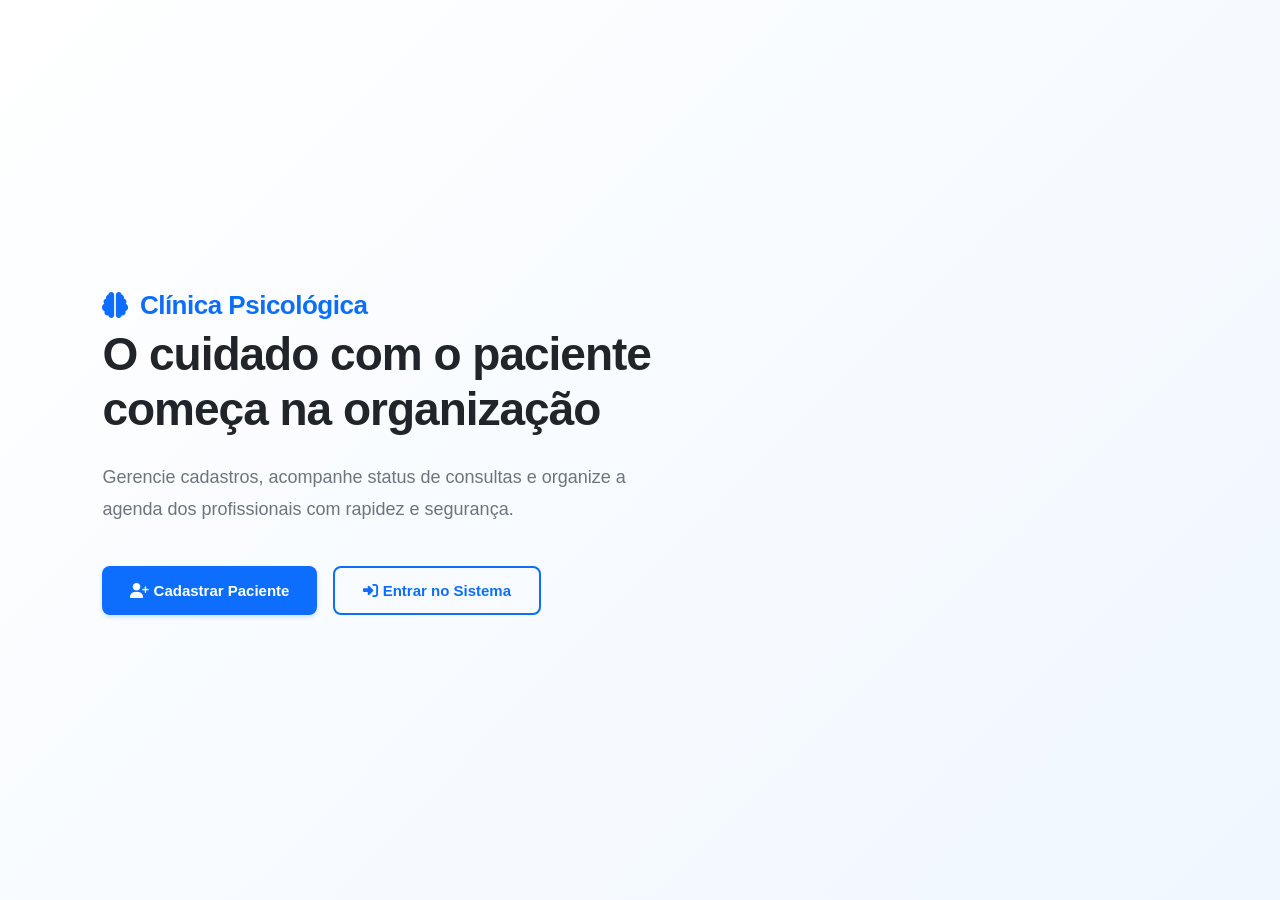
==== commit 622f61bd: "index atualizado" ====
--- a/index.html
+++ b/index.html
@@ -5,99 +5,188 @@
     <meta name="viewport" content="width=device-width, initial-scale=1.0">
     <title>Sistema Clínico PUC</title>
     <link rel="stylesheet" href="css/style.css">
+    <link rel="stylesheet" href="https://cdnjs.cloudflare.com/ajax/libs/font-awesome/6.5.0/css/all.min.css">
 </head>
 <body>
     <section class="hero">
         <div class="hero-texto">
-            <div class="logo">⚕️ SISTEMA clínico</div>
+            <div class="logo"><i class="fa-solid fa-brain"></i> Clínica Psicológica</div>
             <h1>O cuidado com o paciente começa na organização</h1>
             <p>Gerencie cadastros, acompanhe status de consultas e organize a agenda dos profissionais com rapidez e segurança.</p>
             <div class="botoes-hero">
-                <button class="btn" onclick="abrirModal('modal-cadastro')">CADASTRAR PACIENTE</button>
-                <button class="btn btn-vazado" onclick="abrirModal('modal-login')">ENTRAR NO SISTEMA</button>
+                <button class="btn" onclick="abrirModal('modal-cadastro')">
+                    <i class="fa-solid fa-user-plus"></i> Cadastrar Paciente
+                </button>
+                <button class="btn btn-vazado" onclick="abrirModal('modal-login')">
+                    <i class="fa-solid fa-right-to-bracket"></i> Entrar no Sistema
+                </button>
             </div>
         </div>
     </section>
 
+    <!-- modal cadastro paciente -->
     <div id="modal-cadastro" class="modal-fundo oculto">
+
+        <!-- etapa 1: formulario -->
         <div id="form-cadastro-caixa" class="modal-caixa">
-            <h2>CADASTRAR PACIENTE</h2>
-            <p>Preencha os dados básicos. O sistema validará a exclusividade do CPF.</p>
-            <form id="form-cadastro" onsubmit="registrarPaciente(event)">
-                <div class="input-grupo">
-                    <input type="text" id="cad-nome" placeholder="Nome completo" required>
+            <div class="modal-header">
+                <div class="modal-header-icone">
+                    <i class="fa-solid fa-user-plus"></i>
                 </div>
-                <div class="input-grupo" id="grupo-cpf">
-                    <input type="text" id="cad-cpf" placeholder="CPF" maxlength="14" oninput="mascaraCPF(this)" required>
-                    <span class="erro-msg">CPF já está cadastrado no sistema.</span>
-                </div>
-                <div class="input-grupo">
-                    <input type="tel" id="cad-tel" placeholder="Telefone" maxlength="15" oninput="mascaraTelefone(this)" required>
-                </div>
-                <div class="input-grupo">
-                    <input type="email" id="cad-email" placeholder="E-mail" required>
-                </div>
-                <button type="submit" class="btn" style="width: 100%;">Avançar</button>
-                <p style="margin-top: 15px; cursor: pointer; color: var(--cinza);" onclick="fecharModal('modal-cadastro')">Cancelar</p>
-            </form>
+                <h2>Novo Cadastro</h2>
+                <p>Preencha os dados abaixo para criar sua conta no sistema.</p>
+            </div>
+            <div class="modal-corpo">
+                <form id="form-cadastro" onsubmit="registrarPaciente(event)">
+                    <div class="input-grupo">
+                        <label>Nome completo</label>
+                        <input type="text" id="cad-nome" placeholder="Ex: Maria Fernanda Silva" autocomplete="name" required>
+                    </div>
+                    <div class="campos-duplos">
+                        <div class="input-grupo" id="grupo-cpf">
+                            <label>CPF</label>
+                            <input type="text" id="cad-cpf" placeholder="000.000.000-00" maxlength="14" oninput="mascaraCPF(this)" autocomplete="off" required>
+                            <span class="erro-msg">CPF já cadastrado no sistema.</span>
+                        </div>
+                        <div class="input-grupo">
+                            <label>Telefone</label>
+                            <input type="tel" id="cad-tel" placeholder="(00) 00000-0000" maxlength="15" oninput="mascaraTelefone(this)" autocomplete="tel">
+                        </div>
+                    </div>
+                    <div class="input-grupo">
+                        <label>E-mail</label>
+                        <input type="email" id="cad-email" placeholder="seu@email.com" autocomplete="email" required>
+                    </div>
+                    <div class="modal-acoes">
+                        <button type="button" class="btn btn-vazado" onclick="fecharModal('modal-cadastro')">Cancelar</button>
+                        <button type="submit" class="btn">Avançar</button>
+                    </div>
+                </form>
+            </div>
         </div>
 
+        <!-- etapa 2: loading -->
         <div id="loading-cadastro" class="modal-caixa oculto">
-            <div class="spinner"></div>
-            <h3>Processando...</h3>
-            <p>Validando dados e conferindo CPF.</p>
+            <div class="modal-loading-body">
+                <div class="spinner"></div>
+                <h3>Processando cadastro</h3>
+                <p>Validando seus dados e verificando o CPF no sistema...</p>
+            </div>
         </div>
-        
+
+        <!-- etapa 3: sucesso -->
         <div id="sucesso-cadastro" class="modal-caixa oculto">
-            <div class="icone-sucesso">✔️</div>
-            <h2>Bem-vindo!</h2>
-            <p>Seu cadastro foi um sucesso.</p>
-            <button class="btn" style="width: 100%; margin-top: 15px;" onclick="irParaLoginPaciente()">Entrar</button>
+            <div class="modal-sucesso-body">
+                <div class="sucesso-circulo">
+                    <i class="fa-solid fa-check"></i>
+                </div>
+                <h2>Cadastro realizado!</h2>
+                <p>Sua conta foi criada com sucesso. Agora você pode visualizar seus agendamentos.</p>
+                <button class="btn" style="width: 100%;" onclick="irParaLoginPaciente()">
+                    <i class="fa-solid fa-calendar-check"></i> Acessar Meus Agendamentos
+                </button>
+            </div>
+        </div>
+
+    </div>
+
+    <!-- modal login colaboradores -->
+    <div id="modal-login" class="modal-fundo oculto">
+        <div class="modal-caixa">
+            <div class="modal-header">
+                <div class="modal-header-icone">
+                    <i class="fa-solid fa-lock"></i>
+                </div>
+                <h2>Acesso ao Sistema</h2>
+                <p>Informe suas credenciais e selecione seu perfil de acesso.</p>
+            </div>
+            <div class="modal-corpo">
+                <form onsubmit="fazerLogin(event)">
+                    <div class="campos-duplos">
+                        <div class="input-grupo">
+                            <label>E-mail</label>
+                            <input type="email" id="log-email" placeholder="seu@email.com" autocomplete="email" required>
+                        </div>
+                        <div class="input-grupo">
+                            <label>Senha</label>
+                            <input type="password" id="log-senha" placeholder="••••••••" autocomplete="current-password" required>
+                        </div>
+                    </div>
+
+                    <label style="display: block; font-size: 12px; font-weight: 600; color: var(--texto-secundario); text-transform: uppercase; letter-spacing: 0.5px; margin-bottom: 10px;">Perfil de acesso</label>
+                    <div class="perfis-grid">
+                        <div class="perfil-card">
+                            <input type="radio" name="role" id="role-medico" value="medico" required>
+                            <label for="role-medico">
+                                <i class="fa-solid fa-user-doctor"></i>
+                                Psicólogo(a)
+                            </label>
+                        </div>
+                        <div class="perfil-card">
+                            <input type="radio" name="role" id="role-recepcao" value="recepcao">
+                            <label for="role-recepcao">
+                                <i class="fa-solid fa-headset"></i>
+                                Recepcionista
+                            </label>
+                        </div>
+                        <div class="perfil-card">
+                            <input type="radio" name="role" id="role-admin" value="admin">
+                            <label for="role-admin">
+                                <i class="fa-solid fa-shield-halved"></i>
+                                Administrador
+                            </label>
+                        </div>
+                        <div class="perfil-card">
+                            <input type="radio" name="role" id="role-estagiaria" value="estagiaria">
+                            <label for="role-estagiaria">
+                                <i class="fa-solid fa-graduation-cap"></i>
+                                Estagiária
+                            </label>
+                        </div>
+                    </div>
+
+                    <button type="submit" class="btn" style="width: 100%;">
+                        <i class="fa-solid fa-right-to-bracket"></i> Entrar
+                    </button>
+                </form>
+                <div class="modal-link">
+                    É paciente? <span onclick="fecharModal('modal-login'); abrirModal('modal-login-paciente')">Clique aqui para acessar.</span>
+                </div>
+            </div>
         </div>
     </div>
 
-    <div id="modal-login" class="modal-fundo oculto">
-        <div class="modal-caixa">
-            <h2>LOGIN</h2>
-            <p>Acesso exclusivo para profissionais e recepção.</p>
-            <form onsubmit="fazerLogin(event)">
-                <div class="input-grupo">
-                    <input type="email" id="log-email" placeholder="E-mail" required>
-                </div>
-                <div class="input-grupo">
-                    <input type="password" id="log-senha" placeholder="Senha" required>
-                </div>
-                <div class="radio-grupo">
-                    <label>
-                        <input type="radio" name="role" value="medico" required> Psicólogo(a)/Doutor(a)
-                    </label>
-                    <label>
-                        <input type="radio" name="role" value="recepcao" required> Recepcionista
-                    </label>
-                    <label>
-                        <input type="radio" name="role" value="admin" required> Administrador
-                    </label>
-                </div>
-                <button type="submit" class="btn" style="width: 100%;">Entrar</button>
-                <p style="margin-top: 15px; cursor: pointer; color: var(--azul);" onclick="fecharModal('modal-login'); abrirModal('modal-login-paciente')">Quer entrar como paciente? Clique aqui.</p>
-            </form>
-        </div>
-    </div>
-
+    <!-- modal login paciente -->
     <div id="modal-login-paciente" class="modal-fundo oculto">
         <div class="modal-caixa">
-            <h2>LOGIN PACIENTE</h2>
-            <form onsubmit="loginPaciente(event)">
-                <div class="input-grupo">
-                    <input type="text" id="log-cpf-paciente" placeholder="CPF" oninput="mascaraCPF(this)" required>
+            <div class="modal-header">
+                <div class="modal-header-icone">
+                    <i class="fa-solid fa-id-card"></i>
                 </div>
-                <button type="submit" class="btn" style="width: 100%;">Acessar Meus Agendamentos</button>
-                <p style="margin-top: 15px; cursor: pointer; color: var(--cinza);" onclick="fecharModal('modal-login-paciente')">Cancelar</p>
-            </form>
+                <h2>Área do Paciente</h2>
+                <p>Informe seu CPF para acessar seus agendamentos.</p>
+            </div>
+            <div class="modal-corpo">
+                <form onsubmit="loginPaciente(event)">
+                    <div class="input-grupo">
+                        <label>CPF cadastrado</label>
+                        <input type="text" id="log-cpf-paciente" placeholder="000.000.000-00" oninput="mascaraCPF(this)" autocomplete="off" required>
+                    </div>
+                    <div class="modal-acoes">
+                        <button type="button" class="btn btn-vazado" onclick="fecharModal('modal-login-paciente')">Cancelar</button>
+                        <button type="submit" class="btn">
+                            <i class="fa-solid fa-calendar-check"></i> Acessar
+                        </button>
+                    </div>
+                </form>
+                <div class="modal-link" style="margin-top: 16px;">
+                    Ainda não tem cadastro? <span onclick="fecharModal('modal-login-paciente'); abrirModal('modal-cadastro')">Cadastre-se aqui.</span>
+                </div>
+            </div>
         </div>
     </div>
 
     <script src="js/app.js"></script>
     <script src="js/auth.js"></script>
 </body>
-</html>+</html>
--- a/css/style.css
+++ b/css/style.css
@@ -18,6 +18,7 @@
     /* tons de cinza e texto */
     --texto-principal: #212529;
     --texto-secundario: #6c757d;
+    --cinza: #6c757d;
     --borda-suave: #dee2e6;
     --fundo-app: #f8f9fa;
     --branco: #ffffff;
@@ -252,7 +253,7 @@
 }
 
 /* =========================================
-   Modais (Foco no Glassmorphism)
+   Modais
 ========================================= */
 .modal-fundo {
     position: fixed;
@@ -260,37 +261,247 @@
     left: 0;
     width: 100%;
     height: 100%;
-    background-color: rgba(15, 23, 42, 0.6);
-    backdrop-filter: blur(8px);
+    background-color: rgba(10, 18, 38, 0.65);
+    backdrop-filter: blur(10px);
+    -webkit-backdrop-filter: blur(10px);
     display: flex;
     align-items: center;
     justify-content: center;
     z-index: 1000;
+    padding: 20px;
 }
 
 .modal-caixa {
     background-color: var(--branco);
-    padding: 48px;
-    border-radius: 20px;
+    border-radius: 24px;
     width: 100%;
-    max-width: 480px;
+    max-width: 500px;
+    text-align: left;
+    box-shadow: 0 32px 64px -12px rgba(0,0,0,0.18), 0 8px 24px -4px rgba(0,0,0,0.1);
+    animation: zoomIn 0.3s cubic-bezier(0.16, 1, 0.3, 1);
+    overflow: hidden;
+}
+
+/* cabecalho colorido do modal */
+.modal-header {
+    background: linear-gradient(135deg, var(--azul-primario) 0%, #4f46e5 100%);
+    padding: 32px 36px 28px;
+    position: relative;
+    overflow: hidden;
+}
+
+.modal-header::before {
+    content: '';
+    position: absolute;
+    top: -30px;
+    right: -30px;
+    width: 120px;
+    height: 120px;
+    border-radius: 50%;
+    background: rgba(255,255,255,0.08);
+}
+
+.modal-header::after {
+    content: '';
+    position: absolute;
+    bottom: -20px;
+    right: 60px;
+    width: 80px;
+    height: 80px;
+    border-radius: 50%;
+    background: rgba(255,255,255,0.05);
+}
+
+.modal-header-icone {
+    width: 48px;
+    height: 48px;
+    background: rgba(255,255,255,0.15);
+    border-radius: 12px;
+    display: flex;
+    align-items: center;
+    justify-content: center;
+    font-size: 22px;
+    color: #fff;
+    margin-bottom: 14px;
+    position: relative;
+    z-index: 1;
+}
+
+.modal-header h2 {
+    color: #fff;
+    font-size: 22px;
+    font-weight: 700;
+    margin-bottom: 4px;
+    position: relative;
+    z-index: 1;
+}
+
+.modal-header p {
+    color: rgba(255,255,255,0.75);
+    font-size: 14px;
+    margin: 0;
+    position: relative;
+    z-index: 1;
+}
+
+/* corpo do modal */
+.modal-corpo {
+    padding: 32px 36px 36px;
+}
+
+/* grade de dois campos lado a lado */
+.campos-duplos {
+    display: grid;
+    grid-template-columns: 1fr 1fr;
+    gap: 0 16px;
+}
+
+/* botoes do modal lado a lado */
+.modal-acoes {
+    display: flex;
+    gap: 12px;
+    margin-top: 8px;
+}
+
+.modal-acoes .btn {
+    flex: 1;
+}
+
+/* modal de sucesso */
+.modal-sucesso-body {
+    padding: 48px 36px;
     text-align: center;
-    box-shadow: var(--sombra-modal);
-    animation: zoomIn 0.3s cubic-bezier(0.16, 1, 0.3, 1);
-}
-
-.modal-caixa h2 {
-    margin-bottom: 12px;
-    color: var(--texto-principal);
-}
-
-.modal-caixa p {
-    color: var(--texto-secundario);
-    margin-bottom: 30px;
+}
+
+.sucesso-circulo {
+    width: 80px;
+    height: 80px;
+    background: linear-gradient(135deg, var(--verde-sucesso), #16a34a);
+    border-radius: 50%;
+    display: flex;
+    align-items: center;
+    justify-content: center;
+    margin: 0 auto 24px;
+    font-size: 32px;
+    color: #fff;
+    box-shadow: 0 8px 24px rgba(25,135,84,0.35);
+    animation: pular 0.6s cubic-bezier(0.175, 0.885, 0.32, 1.275);
+}
+
+.modal-sucesso-body h2 {
+    font-size: 22px;
+    margin-bottom: 8px;
+}
+
+.modal-sucesso-body p {
+    color: var(--texto-secundario);
     font-size: 15px;
-}
-
-/* Customizacao de Radio Buttons */
+    margin-bottom: 28px;
+}
+
+/* modal de loading */
+.modal-loading-body {
+    padding: 52px 36px;
+    text-align: center;
+}
+
+.modal-loading-body h3 {
+    margin: 20px 0 8px;
+    font-size: 18px;
+}
+
+.modal-loading-body p {
+    color: var(--texto-secundario);
+    font-size: 14px;
+    margin: 0;
+}
+
+/* perfis de acesso (radio cards) */
+.perfis-grid {
+    display: grid;
+    grid-template-columns: 1fr 1fr;
+    gap: 10px;
+    margin: 4px 0 24px;
+}
+
+.perfil-card {
+    position: relative;
+}
+
+.perfil-card input[type="radio"] {
+    position: absolute;
+    opacity: 0;
+    width: 0;
+    height: 0;
+}
+
+.perfil-card label {
+    display: flex;
+    flex-direction: column;
+    align-items: center;
+    gap: 8px;
+    padding: 14px 10px;
+    border: 2px solid var(--borda-suave);
+    border-radius: 12px;
+    cursor: pointer;
+    font-size: 13px;
+    font-weight: 600;
+    color: var(--texto-secundario);
+    transition: all 0.2s ease;
+    background-color: var(--fundo-app);
+    text-align: center;
+    line-height: 1.3;
+}
+
+.perfil-card label i {
+    font-size: 20px;
+    color: var(--texto-secundario);
+    transition: color 0.2s;
+}
+
+.perfil-card input[type="radio"]:checked + label {
+    border-color: var(--azul-primario);
+    background-color: var(--azul-claro);
+    color: var(--azul-primario);
+}
+
+.perfil-card input[type="radio"]:checked + label i {
+    color: var(--azul-primario);
+}
+
+.perfil-card label:hover {
+    border-color: var(--azul-primario);
+    background-color: var(--azul-claro);
+    color: var(--azul-primario);
+}
+
+.perfil-card label:hover i {
+    color: var(--azul-primario);
+}
+
+/* link de navegacao entre modais */
+.modal-link {
+    text-align: center;
+    margin-top: 20px;
+    font-size: 14px;
+    color: var(--texto-secundario);
+}
+
+.modal-link a,
+.modal-link span {
+    color: var(--azul-primario);
+    font-weight: 600;
+    cursor: pointer;
+    text-decoration: none;
+    transition: opacity 0.2s;
+}
+
+.modal-link span:hover {
+    opacity: 0.8;
+    text-decoration: underline;
+}
+
+/* Customizacao legada Radio Buttons (mantido para compat.) */
 .radio-grupo {
     display: flex;
     gap: 20px;
@@ -311,6 +522,25 @@
 
 .radio-grupo label:hover {
     color: var(--azul-primario);
+}
+
+@media (max-width: 520px) {
+    .modal-header {
+        padding: 24px 24px 20px;
+    }
+    .modal-corpo {
+        padding: 24px 24px 28px;
+    }
+    .campos-duplos {
+        grid-template-columns: 1fr;
+    }
+    .perfis-grid {
+        grid-template-columns: 1fr 1fr;
+    }
+    .modal-sucesso-body,
+    .modal-loading-body {
+        padding: 36px 24px;
+    }
 }
 
 /* Animacoes do Loading e Sucesso */
@@ -517,6 +747,395 @@
 /* =========================================
    Responsividade (Mobile)
 ========================================= */
+/* =========================================
+   Botoes Variantes
+========================================= */
+.btn-sm {
+    padding: 8px 16px;
+    font-size: 13px;
+    border-radius: 6px;
+}
+
+.btn-perigo {
+    background-color: var(--vermelho-erro);
+    box-shadow: 0 2px 4px rgba(220, 53, 69, 0.2);
+}
+
+.btn-perigo:hover {
+    background-color: #b02a37;
+    box-shadow: 0 4px 8px rgba(220, 53, 69, 0.3);
+}
+
+.btn-sucesso {
+    background-color: var(--verde-sucesso);
+    box-shadow: 0 2px 4px rgba(25, 135, 84, 0.2);
+}
+
+.btn-sucesso:hover {
+    background-color: #146c43;
+    box-shadow: 0 4px 8px rgba(25, 135, 84, 0.3);
+}
+
+/* =========================================
+   Cards com Variacoes de Cor
+========================================= */
+.card-verde {
+    border-top-color: var(--verde-sucesso);
+}
+
+.card-amarelo {
+    border-top-color: var(--amarelo-alerta);
+}
+
+.card-vermelho {
+    border-top-color: var(--vermelho-erro);
+}
+
+/* =========================================
+   Barra de Filtros e Pesquisa
+========================================= */
+.filtros-barra {
+    background-color: var(--branco);
+    padding: 20px 24px;
+    border-radius: 12px;
+    box-shadow: var(--sombra-card);
+    margin-bottom: 24px;
+    display: flex;
+    align-items: flex-end;
+    gap: 16px;
+    flex-wrap: wrap;
+}
+
+.filtro-grupo {
+    display: flex;
+    flex-direction: column;
+    gap: 6px;
+    flex: 1;
+    min-width: 150px;
+}
+
+.filtro-grupo label {
+    font-size: 12px;
+    font-weight: 600;
+    color: var(--texto-secundario);
+    text-transform: uppercase;
+    letter-spacing: 0.5px;
+}
+
+.filtro-grupo input,
+.filtro-grupo select {
+    padding: 10px 14px;
+    border: 1px solid var(--borda-suave);
+    border-radius: 8px;
+    font-size: 14px;
+    color: var(--texto-principal);
+    background-color: var(--branco);
+    transition: all 0.2s ease;
+    cursor: pointer;
+}
+
+.filtro-grupo input:focus,
+.filtro-grupo select:focus {
+    border-color: var(--azul-primario);
+    outline: none;
+    box-shadow: var(--anel-foco);
+}
+
+.barra-busca {
+    display: flex;
+    gap: 12px;
+    margin-bottom: 20px;
+    align-items: center;
+}
+
+.barra-busca input {
+    flex: 1;
+    padding: 12px 16px;
+    border: 1px solid var(--borda-suave);
+    border-radius: 8px;
+    font-size: 15px;
+    color: var(--texto-principal);
+    background-color: var(--branco);
+    transition: all 0.2s ease;
+}
+
+.barra-busca input:focus {
+    border-color: var(--azul-primario);
+    outline: none;
+    box-shadow: var(--anel-foco);
+}
+
+/* =========================================
+   Status Badges Expandidos
+========================================= */
+.status.cancelada {
+    background-color: var(--vermelho-fundo);
+    color: var(--vermelho-erro);
+}
+
+.status.falta {
+    background-color: #e2e3e5;
+    color: #41464b;
+}
+
+/* =========================================
+   Destacar linhas da tabela
+========================================= */
+.linha-presente {
+    background-color: #f0fdf4 !important;
+    border-left: 3px solid var(--verde-sucesso);
+}
+
+.linha-presente td:first-child {
+    padding-left: 13px;
+}
+
+/* =========================================
+   Estado Vazio (tabela sem dados)
+========================================= */
+.estado-vazio {
+    text-align: center;
+    padding: 60px 20px;
+    color: var(--texto-secundario);
+}
+
+.estado-vazio .icone-vazio {
+    font-size: 56px;
+    margin-bottom: 16px;
+    opacity: 0.4;
+}
+
+.estado-vazio p {
+    font-size: 16px;
+    margin: 0;
+}
+
+/* =========================================
+   Badge de Lembrete
+========================================= */
+.badge-lembrete {
+    display: inline-flex;
+    align-items: center;
+    gap: 5px;
+    background-color: var(--amarelo-fundo);
+    color: #997404;
+    font-size: 11px;
+    font-weight: 700;
+    padding: 3px 8px;
+    border-radius: 20px;
+    margin-left: 8px;
+    vertical-align: middle;
+}
+
+/* =========================================
+   Cabecalho da Tabela (titulo + acoes)
+========================================= */
+.tabela-topo {
+    display: flex;
+    justify-content: space-between;
+    align-items: center;
+    margin-bottom: 20px;
+    flex-wrap: wrap;
+    gap: 12px;
+}
+
+.tabela-acoes {
+    display: flex;
+    gap: 10px;
+    flex-wrap: wrap;
+}
+
+/* =========================================
+   Menu Mobile Hamburguer
+========================================= */
+.menu-hamburguer {
+    display: none;
+    background: none;
+    border: none;
+    cursor: pointer;
+    padding: 6px;
+    border-radius: 6px;
+    color: var(--texto-principal);
+    font-size: 22px;
+    transition: background 0.2s;
+}
+
+.menu-hamburguer:hover {
+    background-color: var(--fundo-app);
+}
+
+.nav-cabecalho {
+    display: flex;
+    align-items: center;
+    gap: 24px;
+}
+
+/* =========================================
+   Abas de Navegacao
+========================================= */
+.abas {
+    display: flex;
+    gap: 4px;
+    margin-bottom: 28px;
+    background-color: var(--fundo-app);
+    padding: 4px;
+    border-radius: 10px;
+    width: fit-content;
+}
+
+.aba {
+    padding: 10px 20px;
+    border-radius: 8px;
+    font-size: 14px;
+    font-weight: 600;
+    color: var(--texto-secundario);
+    cursor: pointer;
+    transition: all 0.2s ease;
+    border: none;
+    background: none;
+}
+
+.aba:hover {
+    color: var(--azul-primario);
+    background-color: var(--branco);
+}
+
+.aba.ativa {
+    background-color: var(--branco);
+    color: var(--azul-primario);
+    box-shadow: var(--sombra-card);
+}
+
+/* =========================================
+   Painel Estagio (Folha de Ponto)
+========================================= */
+.ponto-form {
+    background-color: var(--branco);
+    padding: 36px;
+    border-radius: 16px;
+    box-shadow: var(--sombra-card);
+    margin-bottom: 32px;
+}
+
+.ponto-form h3 {
+    margin-bottom: 24px;
+    font-size: 18px;
+}
+
+.form-grade {
+    display: grid;
+    grid-template-columns: 1fr 1fr 1fr;
+    gap: 20px;
+}
+
+.form-grade .span-full {
+    grid-column: 1 / -1;
+}
+
+.input-grupo textarea {
+    width: 100%;
+    padding: 14px 16px;
+    border: 1px solid var(--borda-suave);
+    border-radius: 8px;
+    font-size: 15px;
+    color: var(--texto-principal);
+    background-color: var(--branco);
+    transition: all 0.2s ease;
+    resize: vertical;
+    min-height: 80px;
+    font-family: inherit;
+}
+
+.input-grupo textarea:focus {
+    border-color: var(--azul-primario);
+    outline: none;
+    box-shadow: var(--anel-foco);
+}
+
+.input-grupo select {
+    width: 100%;
+    padding: 14px 16px;
+    border: 1px solid var(--borda-suave);
+    border-radius: 8px;
+    font-size: 15px;
+    color: var(--texto-principal);
+    background-color: var(--branco);
+    transition: all 0.2s ease;
+    cursor: pointer;
+    appearance: none;
+    background-image: url("data:image/svg+xml,%3Csvg xmlns='http://www.w3.org/2000/svg' width='12' height='12' viewBox='0 0 12 12'%3E%3Cpath fill='%236c757d' d='M6 8L1 3h10z'/%3E%3C/svg%3E");
+    background-repeat: no-repeat;
+    background-position: right 14px center;
+    padding-right: 36px;
+}
+
+.input-grupo select:focus {
+    border-color: var(--azul-primario);
+    outline: none;
+    box-shadow: var(--anel-foco);
+}
+
+.horas-calculadas {
+    background: linear-gradient(135deg, var(--azul-claro), #dbeafe);
+    border: 1px solid #bfdbfe;
+    border-radius: 10px;
+    padding: 16px 20px;
+    display: flex;
+    align-items: center;
+    justify-content: space-between;
+    margin-bottom: 20px;
+}
+
+.horas-calculadas .label {
+    font-size: 14px;
+    color: var(--texto-secundario);
+    font-weight: 500;
+}
+
+.horas-calculadas .valor-horas {
+    font-size: 28px;
+    font-weight: 800;
+    color: var(--azul-primario);
+}
+
+.stats-estagio {
+    display: flex;
+    gap: 16px;
+    margin-bottom: 28px;
+}
+
+.stats-estagio .card {
+    flex: 1;
+}
+
+/* =========================================
+   Indicador de Atualizacao
+========================================= */
+.indicador-live {
+    display: inline-flex;
+    align-items: center;
+    gap: 6px;
+    font-size: 12px;
+    color: var(--verde-sucesso);
+    font-weight: 600;
+}
+
+.ponto-live {
+    width: 8px;
+    height: 8px;
+    background-color: var(--verde-sucesso);
+    border-radius: 50%;
+    animation: piscar 1.5s ease-in-out infinite;
+}
+
+@keyframes piscar {
+    0%, 100% { opacity: 1; }
+    50% { opacity: 0.3; }
+}
+
+/* =========================================
+   Responsividade (Mobile)
+========================================= */
 @media (max-width: 768px) {
     .hero {
         flex-direction: column;
@@ -530,7 +1149,7 @@
     }
 
     .hero-texto h1 {
-        font-size: 36px;
+        font-size: 32px;
     }
 
     .botoes-hero {
@@ -545,14 +1164,80 @@
     .cards {
         flex-direction: column;
     }
+
+    .stats-estagio {
+        flex-direction: column;
+    }
     
     .cabecalho {
         flex-direction: column;
-        gap: 20px;
+        gap: 16px;
+        align-items: flex-start;
+    }
+
+    .menu-hamburguer {
+        display: block;
+    }
+
+    .nav-cabecalho {
+        width: 100%;
+        justify-content: space-between;
     }
     
     .modal-caixa {
-        padding: 30px 20px;
-        margin: 20px;
-    }
-}+        padding: 28px 20px;
+        margin: 16px;
+    }
+
+    .radio-grupo {
+        flex-direction: column;
+        align-items: flex-start;
+        gap: 12px;
+    }
+
+    .filtros-barra {
+        flex-direction: column;
+    }
+
+    .filtro-grupo {
+        width: 100%;
+    }
+
+    .barra-busca {
+        flex-direction: column;
+    }
+
+    .barra-busca input {
+        width: 100%;
+    }
+
+    .tabela-topo {
+        flex-direction: column;
+        align-items: flex-start;
+    }
+
+    .tabela-acoes {
+        width: 100%;
+    }
+
+    .form-grade {
+        grid-template-columns: 1fr;
+    }
+
+    .abas {
+        width: 100%;
+    }
+
+    .aba {
+        flex: 1;
+        text-align: center;
+        padding: 10px 12px;
+        font-size: 13px;
+    }
+
+    .horas-calculadas {
+        flex-direction: column;
+        gap: 8px;
+        text-align: center;
+    }
+}
